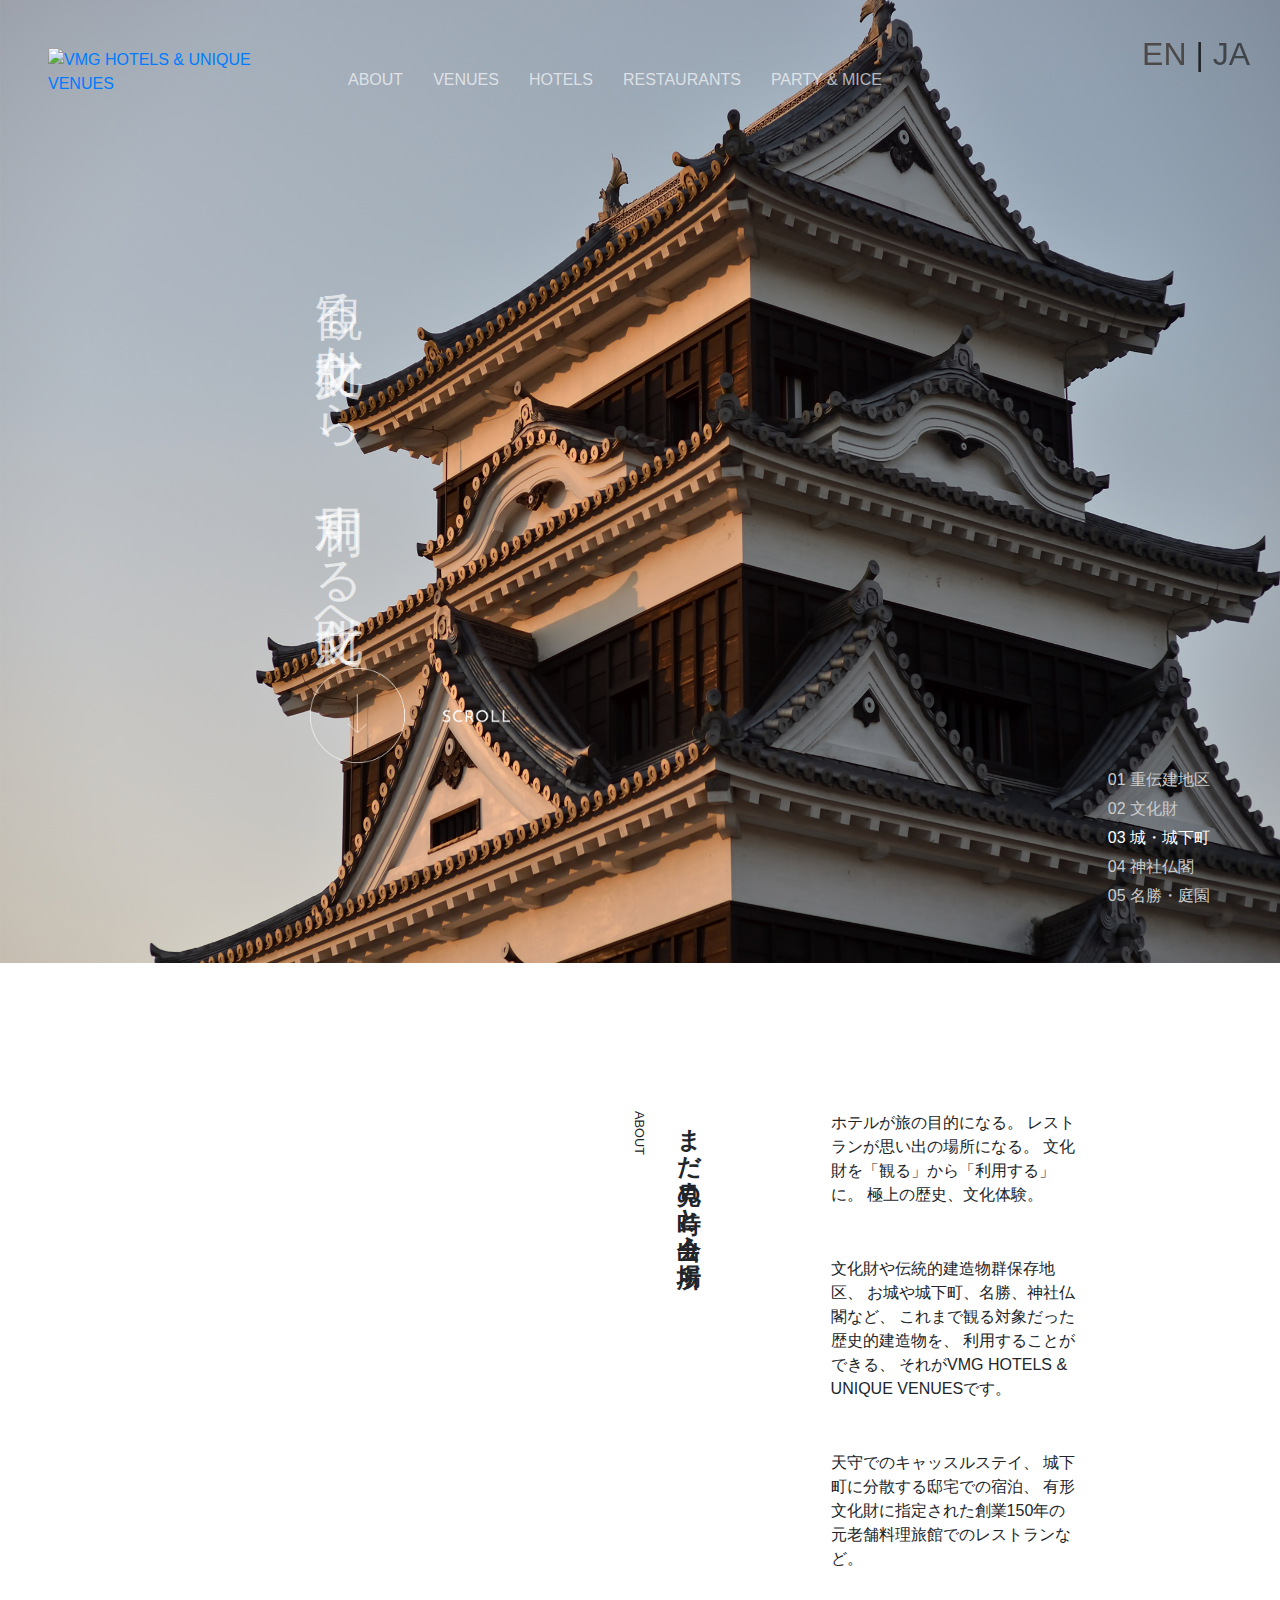
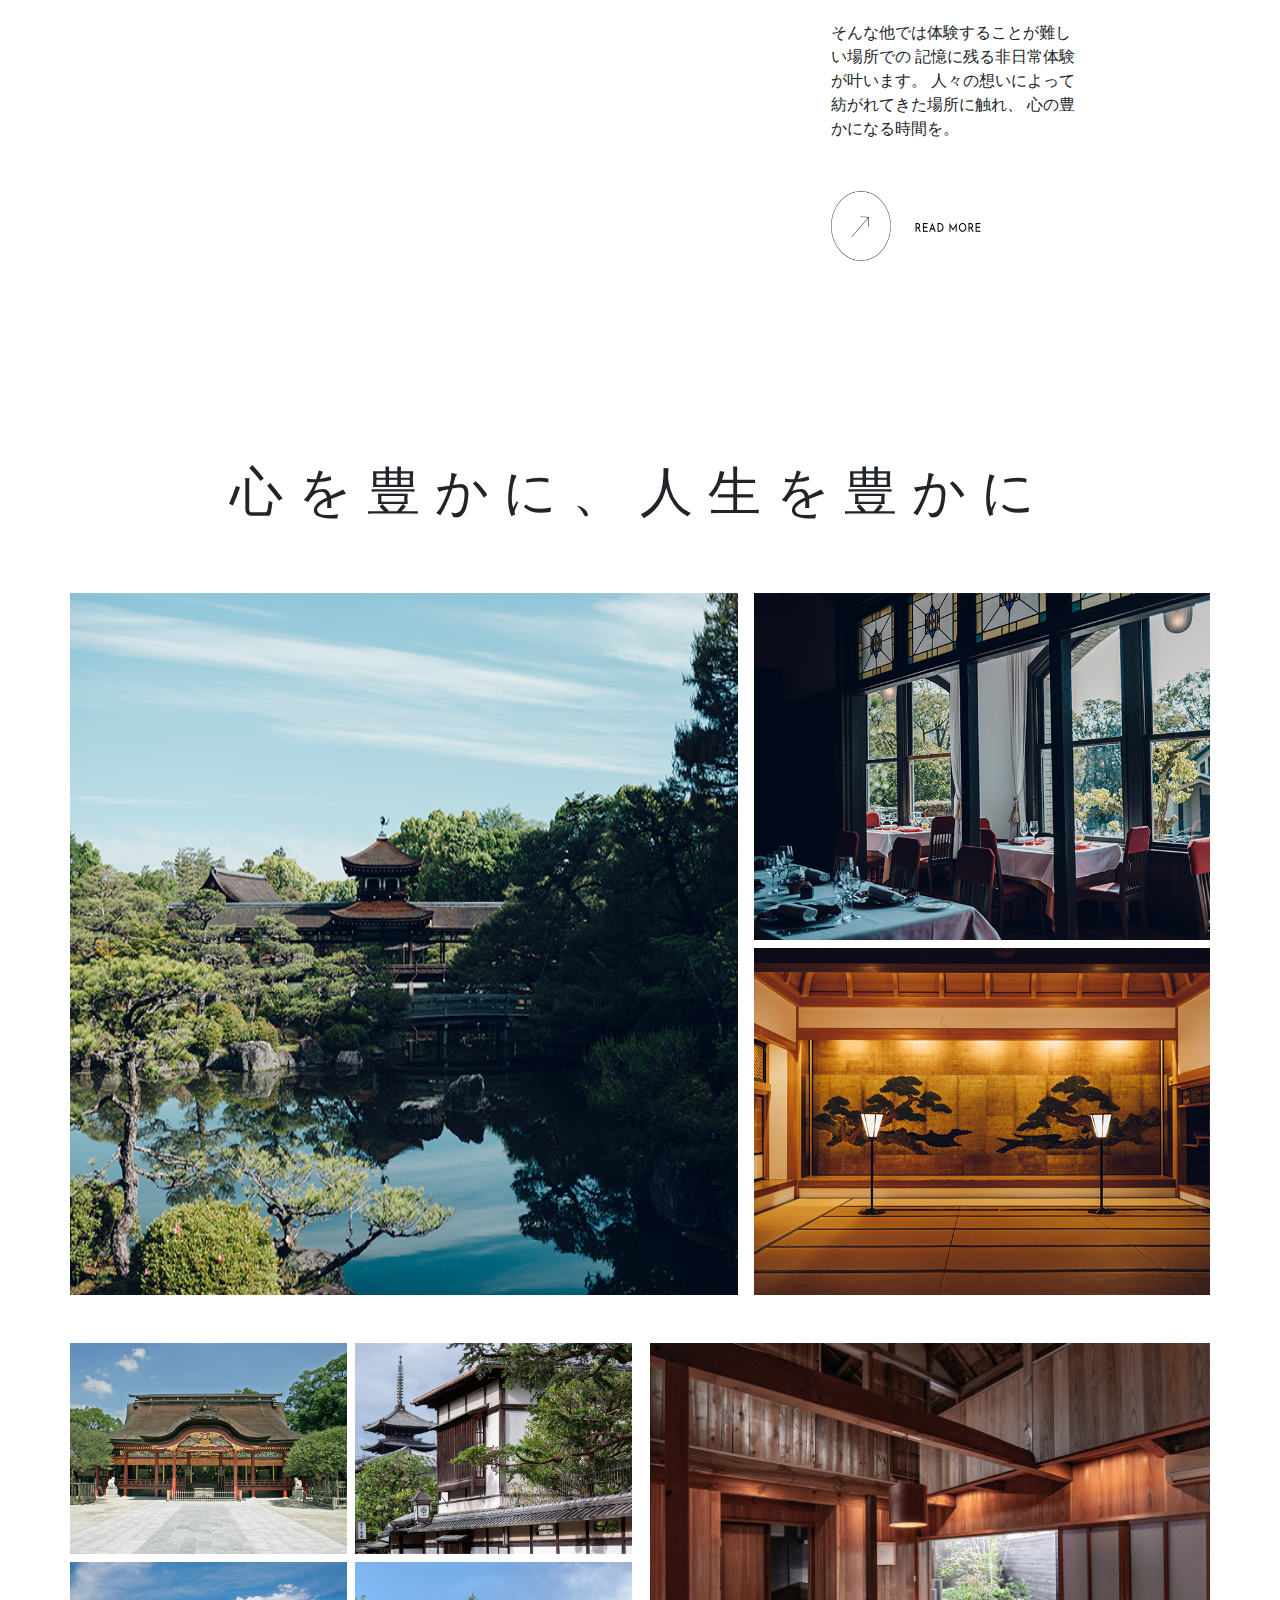
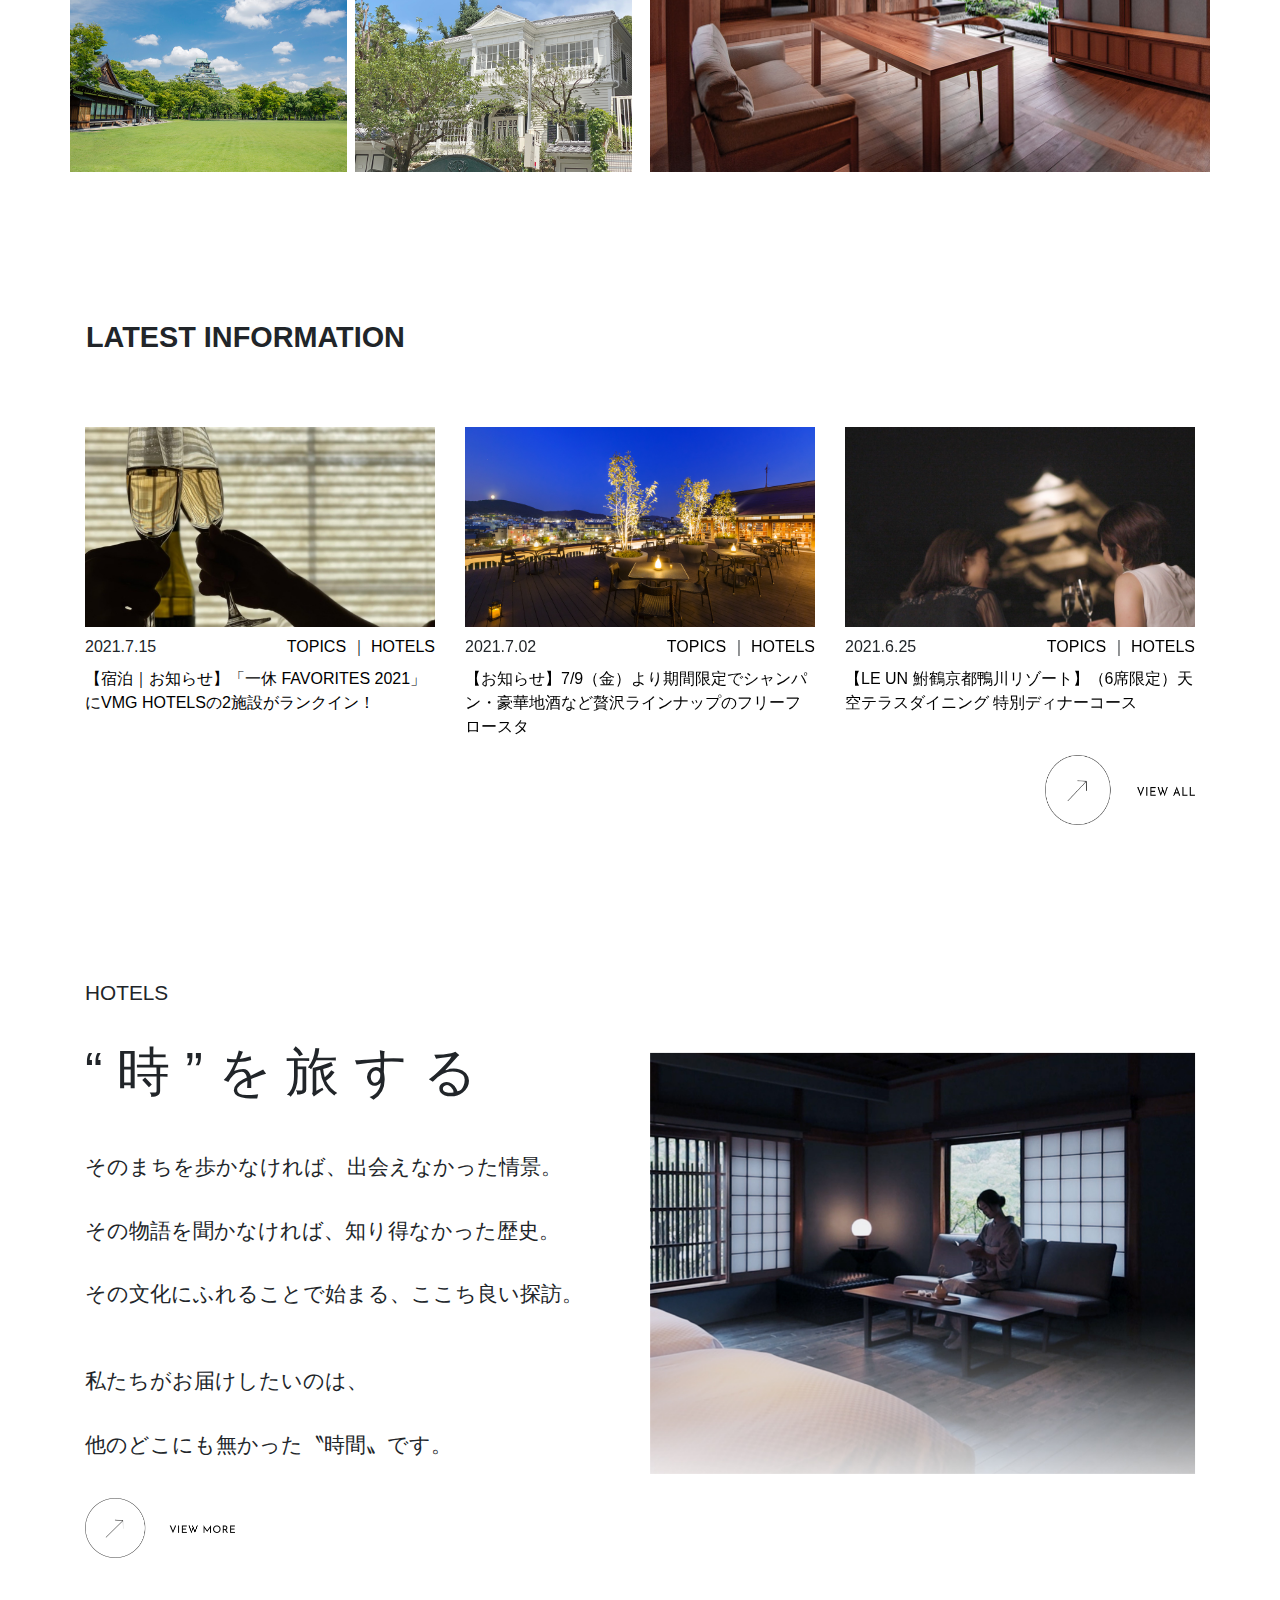
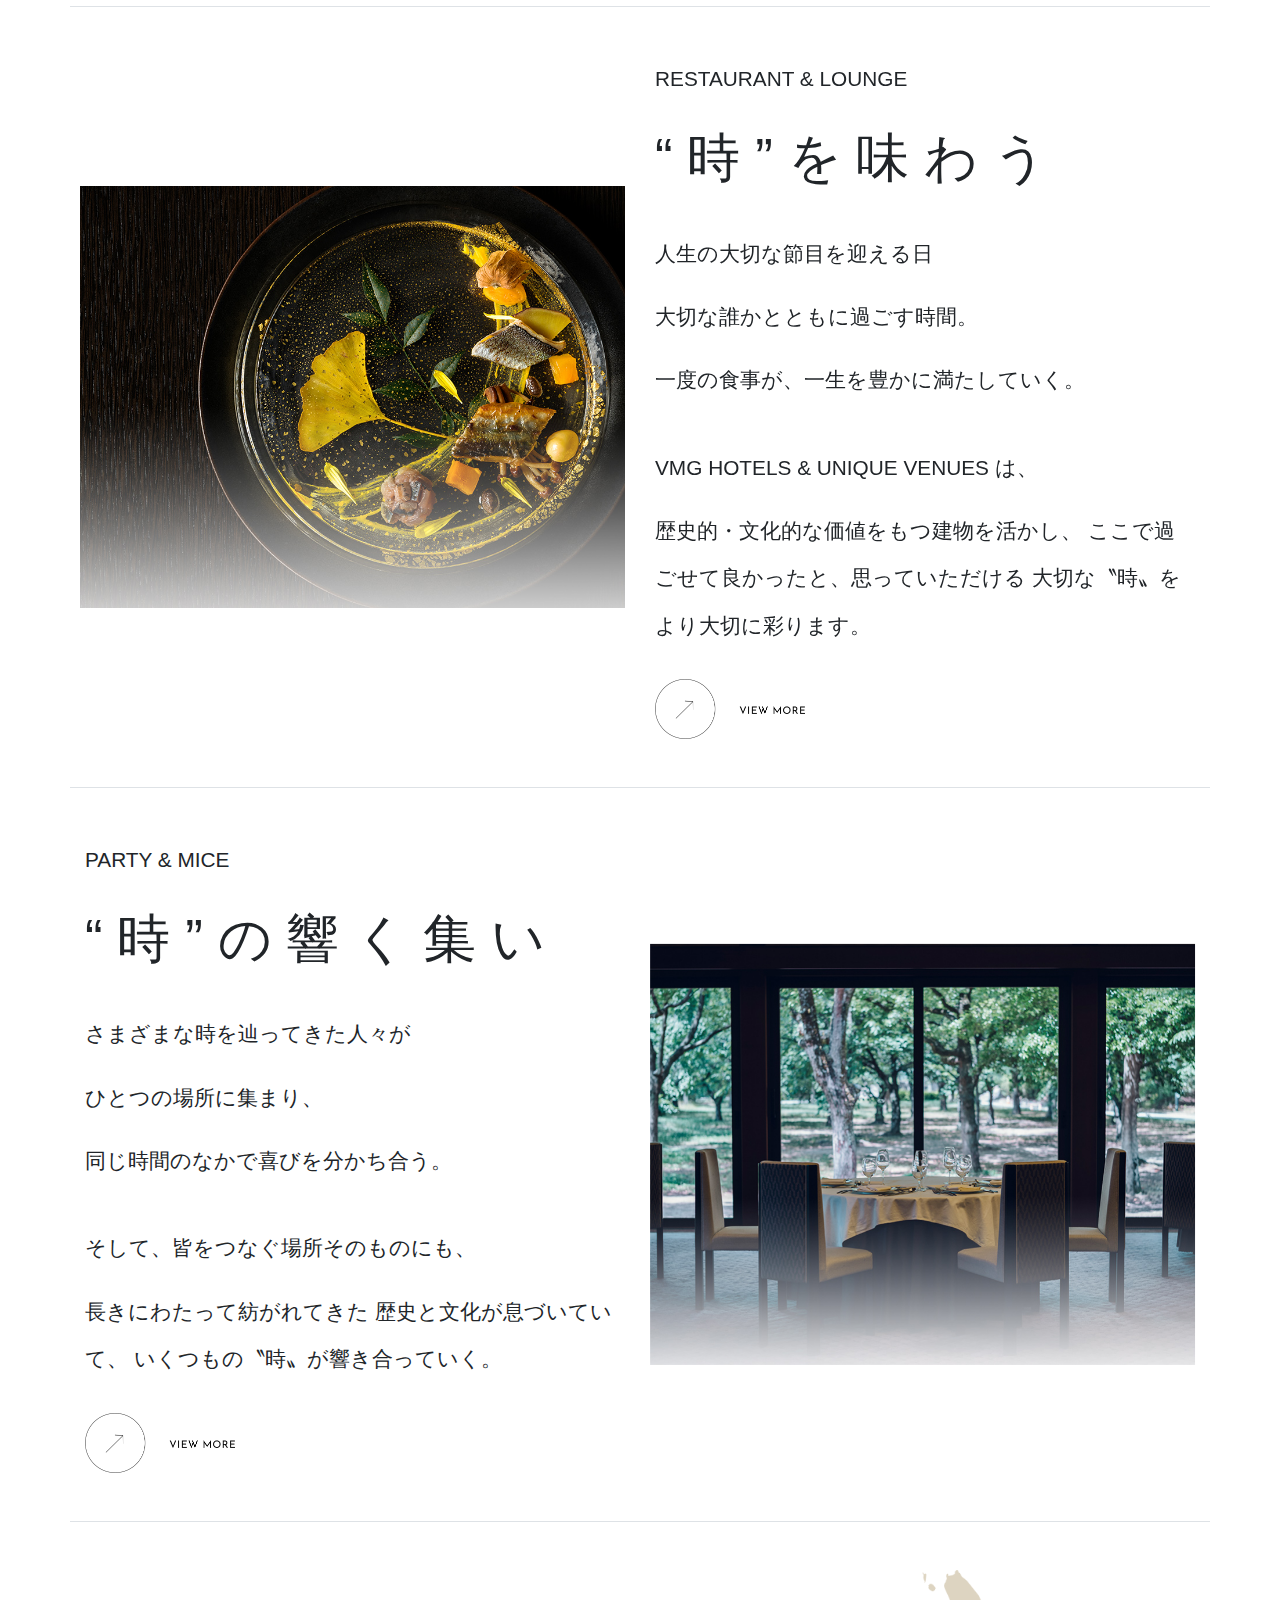
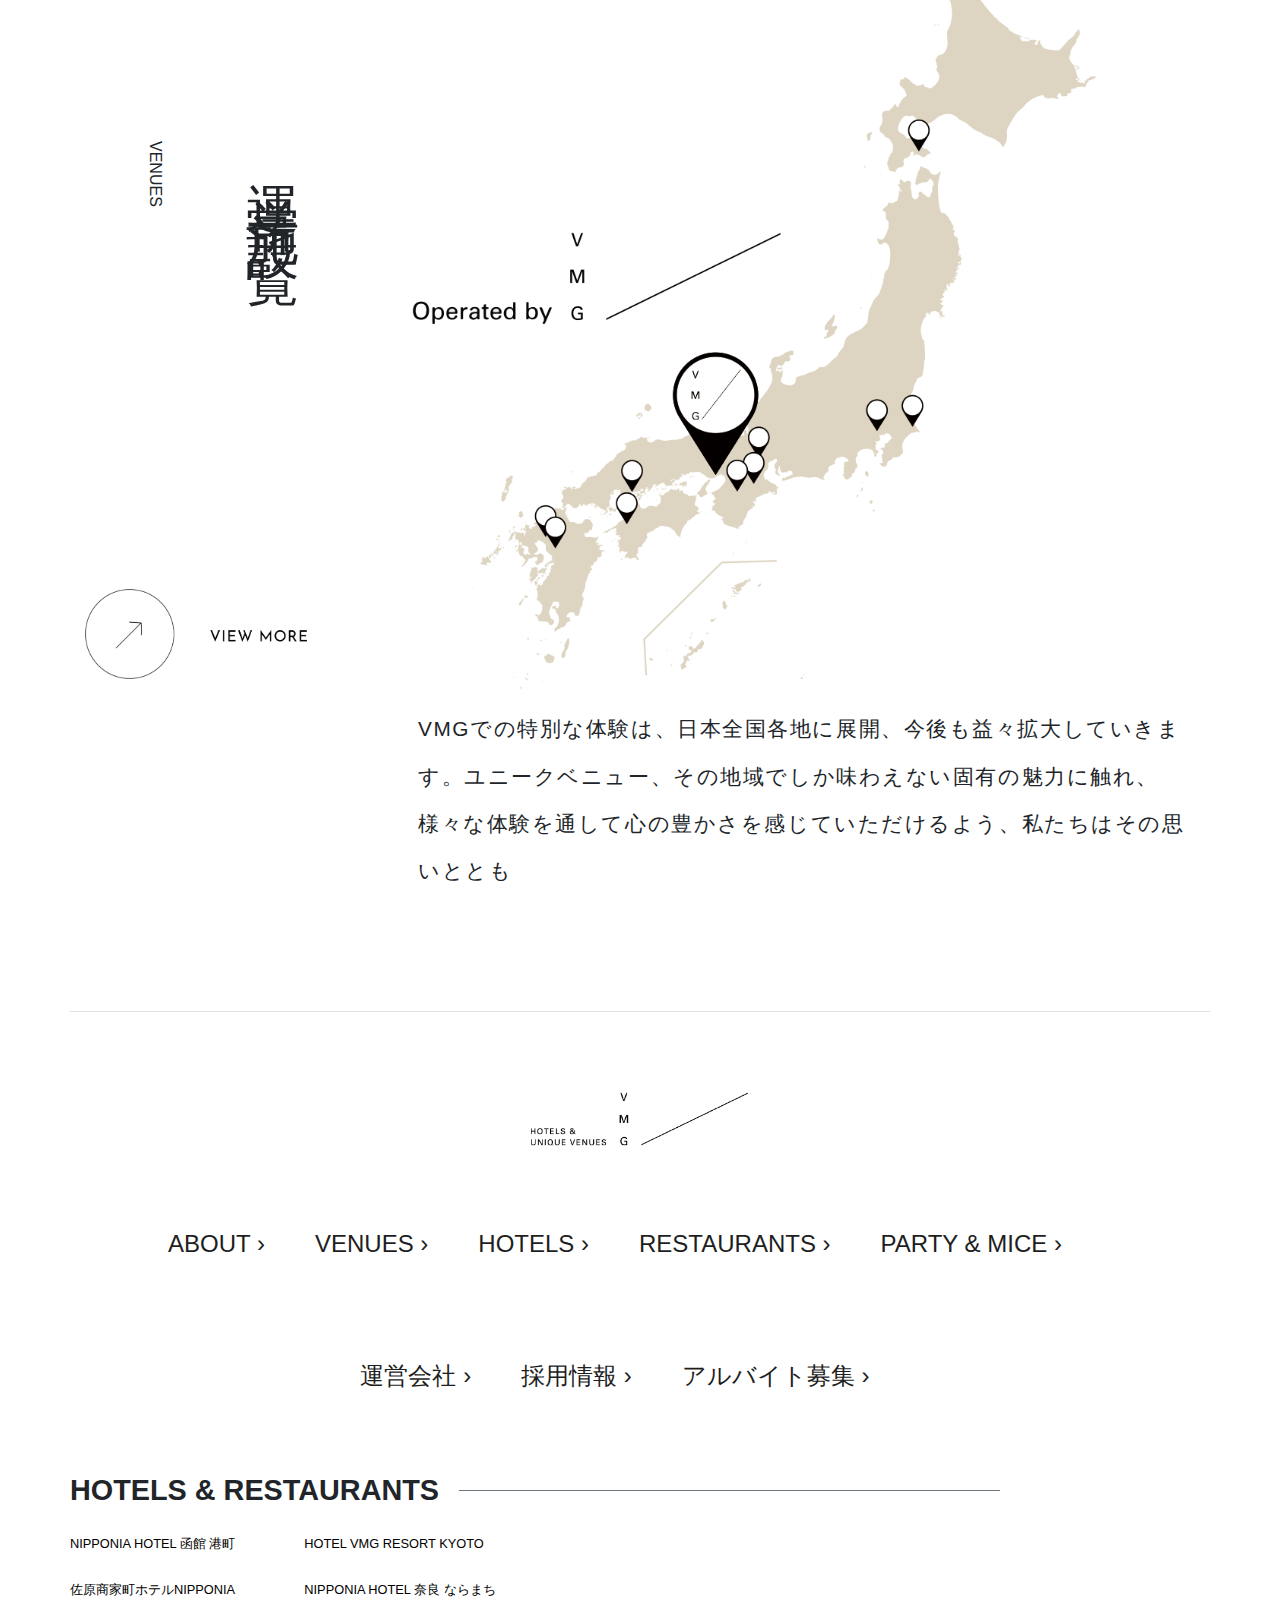
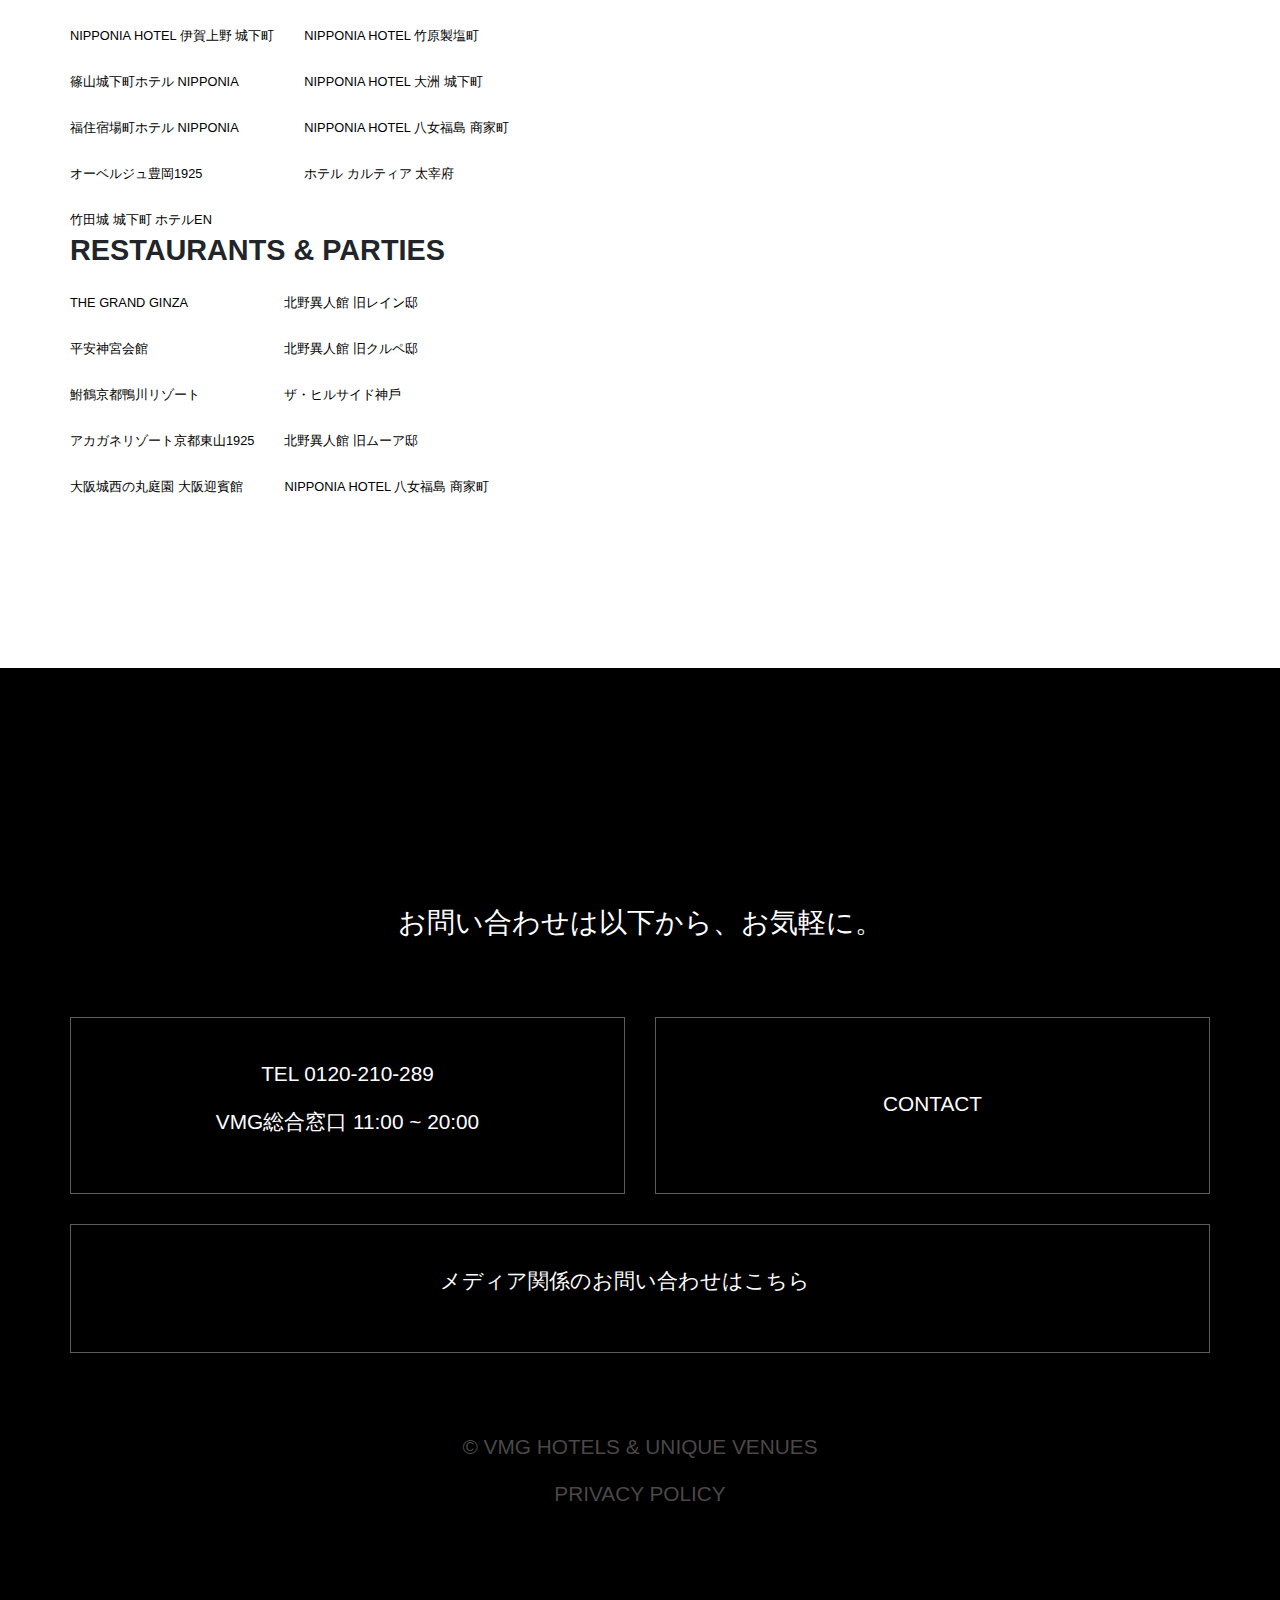
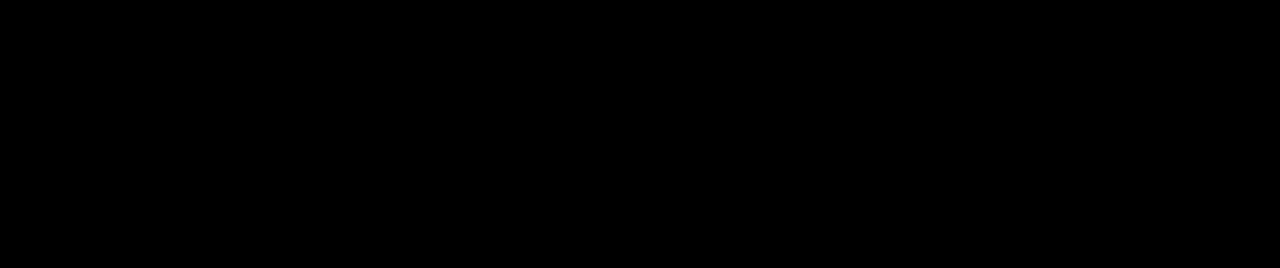
==== index.html @ ef39ac01 "first css" ====
<!doctype html>
<html lang="en">

<head>
    <title>Title</title>
    <!-- Required meta tags -->
    <meta charset="utf-8">
    <meta name="viewport" content="width=device-width, initial-scale=1, shrink-to-fit=no">

    <!-- Bootstrap CSS -->
    <link rel="stylesheet" href="https://stackpath.bootstrapcdn.com/bootstrap/4.3.1/css/bootstrap.min.css"
        integrity="sha384-ggOyR0iXCbMQv3Xipma34MD+dH/1fQ784/j6cY/iJTQUOhcWr7x9JvoRxT2MZw1T" crossorigin="anonymous">
    <link rel="stylesheet" href="https://cdnjs.cloudflare.com/ajax/libs/font-awesome/5.15.3/css/all.min.css"
    integrity="sha512-iBBXm8fW90+nuLcSKlbmrPcLa0OT92xO1BIsZ+ywDWZCvqsWgccV3gFoRBv0z+8dLJgyAHIhR35VZc2oM/gI1w=="
    crossorigin="anonymous" referrerpolicy="no-referrer" />
    <link rel="stylesheet" href="./style.css">
</head>

<body>
    <main>
        <!-- 標題 -->
        <div class="a d-flex flex-column">

            <nav class="d-flex mt-5 ml-5">
                <div class="logo">
                    <a href="">
                        <img src="https://www.vmg.co.jp/img/svg/logo.svg" alt="VMG HOTELS &amp; UNIQUE VENUES">
                    </a>
                </div>
                <div class="nav-menu d-none d-xl-block ml-5  ">
                    
                        <ul class="list-unstyled d-flex justify-content-center ">
                            <li><a href="#">ABOUT</a></li>
                            <li><a href="#">VENUES</a></li>
                            <li><a href="#">HOTELS</a></li>
                            <li><a href="#">RESTAURANTS</a></li>
                            <li><a href="#">PARTY & MICE</a></li>
                        </ul>
                </div>
                <div class="change-lang ml-auto">
                    <p><a  href="#"> EN</a> | <a href="#">
                        <span>JA</span></a>
                        <a href="#">
                        <span><i class="fas fa-bars"></i></span>
                        </a>
                    </p>
                </div>
            </nav>
            <div class="jumbotron-title d-flex justify-content-between align-items-end ">
                <div class="my-title align-self-center d-none d-xl-block">

                    <h3>観る文化財から、利用する文化財へ</h3>


                    <div class="my-img-wrap">
                        <img src="./images/btn_scroll_top.png" alt="">
                    </div>
                </div>
                <div></div>


            </div>
            <div class="jumbotron-right ">
                <div>
                    <p>01 重伝建地区</p>
                    <p>02 文化財</p>
                    <p><span> 03 城・城下町</span></p>
                    <p>04 神社仏閣</p>
                    <p>05 名勝・庭園</p>
                </div>
            </div>

        </div>

        <!-- 五個主題 -->
        <div class="goko d-block d-md-none">
            <div class="right-bottom">
                <p><span style="color:white">01 重伝建地区</span> </p>
                <p>02 文化財</p>
                <p>03 城・城下町</p>
                <p>04 神社仏閣</p>
                <p>05 名勝・庭園</p>
            </div>
        </div>

        <div class="gold d-block d-md-none">
            <div class="gold-bottom">
                <p>01 重伝建地区 </p>
                <p><span style="color:white">02 文化財</span></p>
                <p>03 城・城下町</p>
                <p>04 神社仏閣</p>
                <p>05 名勝・庭園</p>
            </div>
        </div>

        <div class="city d-block d-md-none">
            <div class="city-bottom">
                <p>01 重伝建地区 </p>
                <p>02 文化財</p>
                <p><span style="color:white">03 城・城下町</span></p>
                <p>04 神社仏閣</p>
                <p>05 名勝・庭園</p>
            </div>
        </div>

        <div class="temple d-block d-md-none">
            <div class="temple-bottom">
                <p>01 重伝建地区 </p>
                <p>02 文化財</p>
                <p>03 城・城下町</p>
                <p><span style="color:white">04 神社仏閣</span></p>
                <p>05 名勝・庭園</p>
            </div>
        </div>

        <div class="park d-block d-md-none ">
            <div class="park-bottom">
                <p>01 重伝建地区 </p>
                <p>02 文化財</p>
                <p>03 城・城下町</p>
                <p>04 神社仏閣</p>
                <p><span style="color:white">05 名勝・庭園</span></p>
            </div>
        </div> 

        <!-- ------------第一部分 readmore -->
        <div class="container-fluid  ">
            <div class="row  mt-5 mr-3 pt-10 "  style="
            justify-content: center;">
                <div class="iframes mt-5  ">
                    <iframe width="560" height="315" src="https://www.youtube.com/embed/n5N7iK4ZhoA" title="YouTube video player" frameborder="0" allow="accelerometer; autoplay; clipboard-write; encrypted-media; gyroscope; picture-in-picture" allowfullscreen></iframe>
                </div>

                
                <div class="info-title ">
                    <p class="fw-bold lh-lg d-none d-lg-block">まだ見ぬ時と出会う場所</p>
                    <h5 class="fst-italic d-none d-lg-block">ABOUT</h5>
                </div>
                <div class="zzz  d-block d-sm-none">
                    <p class="">まだ見ぬ時と出会う場所</p>
                </div>
                <div class="info-p ">
                    <p>ホテルが旅の目的になる。 レストランが思い出の場所になる。 文化財を「観る」から「利用する」に。 極上の歴史、文化体験。</p>

                    <p>文化財や伝統的建造物群保存地区、 お城や城下町、名勝、神社仏閣など、 これまで観る対象だった歴史的建造物を、 利用することができる、 それがVMG HOTELS & UNIQUE VENUESです。</p>

                    <p>天守でのキャッスルステイ、 城下町に分散する邸宅での宿泊、 有形文化財に指定された創業150年の 元老舗料理旅館でのレストランなど。</p>
                    <p>そんな他では体験することが難しい場所での 記憶に残る非日常体験が叶います。 人々の想いによって紡がれてきた場所に触れ、 心の豊かになる時間を。

                    </p>
                    <div><a href="#">
                    <a>    
                        <img src="./images/btn_readmore.png" alt=""></div>
                    </a>
                    
                    </div>
                </div>
            </div>
        </div>
        <!-- 圖片區 -->
        <div class="container">
            <div class="row mt-5 pt-10">
                
                <h3 class="mx-auto mb-5 pic-t">心を豊かに、人生を豊かに</h3>
                
                 
            </div>
        </div>
        <div class="container ">
            <div class="row">
                
                    <div class="view1 pr-3 ">
                        <img src="./images/venue_01.jpg" alt="">

                    </div>
                    <div class="view2 "> 
                        <div>
                            <img class="mb-2" src="./images/venue_02.jpg" alt="">
                        </div>
                        <div>
                            <img src="./images/venue_03.jpg" alt="">
                        </div>
                    </div>
            </div>

            <div class="row pt-5">
                <div class="view-3">
                    <div class="d-flex">
                        <div class="mr-2 pb-2">
                            <img src="./images/venue_04.jpg" alt="">
                        </div>
                        <div class="pr-2">
                            <img src="./images/venue_05.jpg" alt="">
                        </div>
                    </div>

                    <div class="d-flex" >
                        <div class="pr-2">
                            <img src="./images/venue_06.jpg" alt="">
                        </div>
                        <div class="pr-2">
                            <img src="./images/venue_07.jpg" alt="">
                        </div>
                    </div>
                   
                   
                </div>
                <div class="view-4 ">
                    <img src="./images/venue_08.jpg" alt="">
                </div>
            </div>
        </div>

        <!-- 卡片區 -->
        <div class="container mt-5 mb-5 pt-10 pb-3">
            <div class="row">
                <h6 class="ml-3 font-weight-bold " style="font-size: 1.8rem;">LATEST INFORMATION</h6>
            </div>
        </div>
        
        <div class="container mt-5 pb-5 mb-5 ">
            <div class="row ">
                <div class="my-card col-lg-4 col-12">
                    <div class="mycard-img-wrap">
                        <a href="">
                            <img src="./images/62d5ffe0a11dfc8988354929f9fafac3.jpg" alt="">
                        </a>    
                    </div>
                    <div class="mt-2">
                        <div class="d-flex">
                            <div>
                                2021.7.15
                            </div>
                            <div class="ml-auto">
                                <a href="">TOPICS</a> ｜ <a href="">HOTELS</a> 
                            </div>
                        </div>
                        <p class="mt-2"><a href="">【宿泊｜お知らせ】「一休 FAVORITES 2021」にVMG HOTELSの2施設がランクイン！</a></p>
                    </div> 
                </div>

                <div class="my-card col-lg-4 col-12 ">
                    <div class="mycard-img-wrap">
                        <a href="">
                            <img src="./images/3e3bfb9ca3ad225a687295d4909cc9f1.jpg" alt="">
                        </a>    
                    </div>
                    <div class="mt-2">
                        <div class="d-flex">
                            <div>
                                2021.7.02
                            </div>
                            <div class="ml-auto">
                                <a href="">TOPICS</a> ｜ <a href="">HOTELS</a>
                            </div>
                        </div>
                        <p class="mt-2"><a href="">【お知らせ】7/9（金）より期間限定でシャンパン・豪華地酒など贅沢ラインナップのフリーフロースタ</a></p>
                    </div> 
                </div>

                <div class="my-card col-lg-4 col-12  ">
                    <div class="mycard-img-wrap">
                        <a href="">
                            <img src="./images/607df7af0230693ad3dcba279514c57a.jpg" alt="">
                        </a>    
                    </div>
                    <div class="mt-2">
                        <div class="d-flex">
                            <div>
                                2021.6.25
                            </div>
                            <div class="ml-auto">
                                <a href="">TOPICS</a> ｜ <a href="">HOTELS</a>
                            </div>
                        </div>
                            
                        <p class="mt-2"><a href=""> 【LE UN 鮒鶴京都鴨川リゾート】（6席限定）天空テラスダイニング 特別ディナーコース</a></p>
                    </div> 
                </div>
            </div>
            <div class="my-view-all">
                <a href="">
                    <img src="./images/btn_viewall.png" alt="">
                </a>
            </div>
        </div>
        <!-- ------------------hotel -->
        <div class="container mb-5 d-none d-lg-block border-bottom pb-5 mt-5 pt-5">
            <div class="row ">
                <div class="hotel-time col-lg-6 col-12">
                    <p>HOTELS</p>
                    <h2>
                        “時”を旅する
                    </h2>
                    <br>
                    <p>そのまちを歩かなければ、出会えなかった情景。</p>
                    <p>その物語を聞かなければ、知り得なかった歴史。</p>
                    <p>その文化にふれることで始まる、ここち良い探訪。</p>
                    <br>
                    
                    <p>私たちがお届けしたいのは、</p>
                    <p>他のどこにも無かった〝時間〟です。</p>
                    <div class="hotel-time-btn">
                        <a href="">
                            <img src="./images/btn_viewmore_top.png" alt="">
                        </a>
                        
                    </div>
                </div>
                <div class="hotel-time-img col-lg-6 col-12">
                    <img src="./images/ph_hotels.jpg" alt="">
                </div>
            </div>
        </div>
        <!-- 小畫面 反過來 -->
        <div class="container mb-5 d-lg-none d-block border-bottom pb-5">
            <div class="row ">
                <div class="hotel-time-img col-lg-6 col-12">
                    <img src="./images/ph_hotels.jpg" alt="">
                </div>
                <div class="hotel-time col-lg-6 col-12">
                    <p>HOTELS</p>
                    <h2>
                        “時”を旅する
                    </h2>
                    <br>
                    <p>そのまちを歩かなければ、出会えなかった情景。</p>
                    <p>その物語を聞かなければ、知り得なかった歴史。</p>
                    <p>その文化にふれることで始まる、ここち良い探訪。</p>
                    <br>
                    
                    <p>私たちがお届けしたいのは、</p>
                    <p>他のどこにも無かった〝時間〟です。</p>
                    <div class="hotel-time-btn">
                        <a href="">
                            <img src="./images/btn_viewmore_top.png" alt="">
                        </a>
                        
                    </div>
                </div>
               
            </div>
        </div>



        <!-- -----------res----------- -->

        <div class="container mb-5 border-bottom pb-5" >
            <div class="row ">
                <div class="hotel-time order1 col-lg-6 col-12">
                    <p>RESTAURANT & LOUNGE</p>
                    <h2>
                        “時”を味わう
                    </h2>
                    <br>
                    <p>人生の大切な節目を迎える日</p>
                    <p>大切な誰かとともに過ごす時間。</p>
                    <p>一度の食事が、一生を豊かに満たしていく。</p>
                    <br>
                    
                    <p>VMG HOTELS & UNIQUE VENUES は、</p>
                    <p>歴史的・文化的な価値をもつ建物を活かし、
                        ここで過ごせて良かったと、思っていただける
                        大切な〝時〟をより大切に彩ります。</p>
                    <div class="hotel-time-btn order2 -3">
                        <a href="">
                            <img src="./images/btn_viewmore_top.png" alt="">
                        </a>
                        
                    </div>
                </div>
                <div class="hotel-time-img  col-lg-6 col-12">
                    <img src="./images/ph_res.jpg" alt="">
                </div>
            </div>
        </div>
        <!------------------party -->
        <div class="container mb-5  d-none d-lg-block border-bottom pb-5">
            <div class="row flex-wrap">
                <div class="hotel-time col-lg-6 col-12">
                    <p>PARTY & MICE</p>
                    <h2>
                        “時”の響く集い
                    </h2>
                    <br>
                    <p>さまざまな時を辿ってきた人々が</p>
                    <p>ひとつの場所に集まり、</p>
                    <p>同じ時間のなかで喜びを分かち合う。</p>
                    <br>
                    
                    <p>そして、皆をつなぐ場所そのものにも、</p>
                    <p>長きにわたって紡がれてきた
                        歴史と文化が息づいていて、
                        いくつもの〝時〟が響き合っていく。
                        
                        </p>
                    <div class="hotel-time-btn">
                        <a href="">
                            <img src="./images/btn_viewmore_top.png" alt="">
                        </a>
                        
                    </div>
                </div>
                <div class="hotel-time-img col-lg-6 col-12">
                    <img src="./images/ph_party.jpg" alt="">
                </div>
            </div>
        </div>
        <!-- 小畫面反過來 -->
        <div class="container mb-5  d-lg-none d-block border-bottom pb-5">
            <div class="row flex-wrap">
                <div class="hotel-time-img col-lg-6 col-12">
                    <img src="./images/ph_party.jpg" alt="">
                </div>
                <div class="hotel-time col-lg-6 col-12">
                    <p>PARTY & MICE</p>
                    <h2>
                        “時”の響く集い
                    </h2>
                    <br>
                    <p>さまざまな時を辿ってきた人々が</p>
                    <p>ひとつの場所に集まり、</p>
                    <p>同じ時間のなかで喜びを分かち合う。</p>
                    <br>
                    
                    <p>そして、皆をつなぐ場所そのものにも、</p>
                    <p>長きにわたって紡がれてきた
                        歴史と文化が息づいていて、
                        いくつもの〝時〟が響き合っていく。
                        
                        </p>
                    <div class="hotel-time-btn">
                        <a href="">
                            <img src="./images/btn_viewmore_top.png" alt="">
                        </a>
                        
                    </div>
                </div>
                
            </div>
        </div>
        <!-- 地圖區 -->
        <div class="container d-lg-block d-none border-bottom pb-10">
            <div class="row">
                <div class=" map-text  d-flex flex-column ">
                    <div class="text-map-h vertical">
                        
                        <h3>運営施設一覧</h3>
                        <p>VENUES</p>
                    </div>
                    
                </div>
                <div class="map ">
                    <img src="./images/map.png" alt="">
                </div>
            </div>
            <div class="d-flex">
                <div class="w-30">
                    <a href="">
                        <img src="./images/btn_viewmore_top.png" alt="">
                    </a>
                </div>
                <div class="w-60 ml-auto mt-3">
                    <p>VMGでの特別な体験は、日本全国各地に展開、今後も益々拡大していきます。ユニークベニュー、その地域でしか味わえない固有の魅力に触れ、様々な体験を通して心の豊かさを感じていただけるよう、私たちはその思いととも</p>
                </div>
            </div>
            
        </div>
        <!-- 手機地圖 -->
        <div class="container d-block d-lg-none border-bottom pb-10">
            <div class="row">
                
                <div class="map  w-100">
                    <img class="w-100" src="./images/map.png" alt="">
                </div>

            </div>
            <div>
                <p class="mt-3">VENUES</p>
                <h2 class="mb-5">運営施設一覧</h2>
                <p>VMGでの特別な体験は、日本全国各地に展開、今後も益々拡大していきます。ユニークベニュー、その地域でしか味わえない固有の魅力に触れ、様々な体験を通して心の豊かさを感じていただけるよう、私たちはその思いととも</p>
            </div>
        </div>
        <!-- under-about -->
        <div class="container">
            <div class="d-flex flex-column align-items-center my-under">
                <div class="under-logo">
                    <a href="">
                        <img src="./images/logo_b.png" alt="">
                    </a>
                </div>
                <div>
                    <ul class="list-unstyled d-flex justify-content-center flex-wrap ">
                        <li ><a href="#">ABOUT ›</a></li>
                        <li ><a href="#">VENUES ›</a></li>
                        <li ><a href="#">HOTELS ›</a></li>
                        <li ><a href="#">RESTAURANTS ›</a></li>
                        <li ><a href="#">PARTY & MICE ›</a></li>
                    </ul>
                </div>
                <div>
                    <ul class="list-unstyled d-flex justify-content-center ">
                        <li><a href="#">運営会社 ›</a></li>
                        <li><a href="#">採用情報 ›</a></li>
                        <li><a href="#">アルバイト募集 ›</a></li>
                    </ul>
                </div>
            </div>
        </div>
        
        <!-- 贊助商 -->
        <div class="container border-top border-secondary mb-10 d-none d-lg-block">
            <div class="row ">
                <div class="mr-10 ">
                    <div class="Sponsors d-flex  ">
                    <span>HOTELS & RESTAURANTS</span>
                    </div>
                    <div class="d-flex Sponsors-a-style">
                        <div>
                            <ul class="list-unstyled">
                                <li><a href="">NIPPONIA HOTEL 函館 港町</a></li>
                                <li><a href="">佐原商家町ホテルNIPPONIA</a></li>
                                <li><a href="">NIPPONIA HOTEL 伊賀上野 城下町</a></li>
                                <li><a href="">篠⼭城下町ホテル NIPPONIA</a></li>
                                <li><a href="">福住宿場町ホテル NIPPONIA</a></li>
                                <li><a href="">オーベルジュ豊岡1925</a></li>
                                <li><a href="">竹田城 城下町 ホテルEN</a></li>
                            </ul>                        
                        </div>
                        <div>
                            <ul class="list-unstyled">
                                <li><a href="">HOTEL VMG RESORT KYOTO</a></li>
                                <li><a href="">NIPPONIA HOTEL 奈良 ならまち</a></li>
                                <li><a href="">NIPPONIA HOTEL 竹原製塩町</a></li>
                                <li><a href="">NIPPONIA HOTEL 大洲 城下町</a></li>
                                <li><a href="">NIPPONIA HOTEL 八女福島 商家町</a></li>
                                <li><a href="">ホテル カルティア 太宰府</a></li>
                            </ul>               
                        </div>
                    </div>
                    
                </div>
                <div class="space ml-1"></div>
                <div class="mr-3">
                    <div class="Sponsors d-flex ">
                    <span>RESTAURANTS & PARTIES</span>
                    </div>
                    <div class="d-flex Sponsors-a-style">
                        <div >
                            <ul class="list-unstyled">
                                <li><a href="">THE GRAND GINZA</a></li>
                                <li><a href="">平安神宮会館</a></li>
                                <li><a href="">鮒鶴京都鴨川リゾート</a></li>
                                <li><a href="">アカガネリゾート京都東山1925</a></li>
                                <li><a href="">大阪城西の丸庭園 大阪迎賓館</a></li>
                            </ul>                        
                        </div>
                        <div>
                            <ul class="list-unstyled">
                                <li><a href="">
                                    北野異人館 旧レイン邸</a></li>
                                <li><a href="">
                                    北野異人館 旧クルペ邸</a></li>
                                <li><a href="">
                                    ザ・ヒルサイド神⼾</a></li>
                                <li><a href="">
                                    北野異人館 旧ムーア邸    </a></li>
                                <li><a href="">NIPPONIA HOTEL 八女福島 商家町</a></li>
                                
                            </ul>               
                        </div>
                    </div>
                    
            </div>
            </div>
        </div>
        
    </main>
    <!----footer -------->

    <section class="m-20 pt-5">
        <div class="container m-20">
            <div class="row justify-content-center">
                <div style="color: white; width: 100%;" >
                    <div class="section-pd0">
                        <h3>お問い合わせは以下から、お気軽に。</h3>
                    </div>
                    <div class="d-flex">
                        <div  class="section-pd w-50 mr-15">
                            <p ><a href="">TEL 0120-210-289</a> </p> 
                            <p > <a href="">VMG総合窓口 11:00 ~ 20:00</a> </p>
                        </div>
                        <div class="section-pd w-50">
                            <div class="sm-100">
                                <p>
                                    <a href="">
                                        <span >CONTACT</span>
                                        <i class="fas fa-arrow-right"></i>
                                    </a>
                                </p>
                            </div>
                            
                            
                        </div>
                    </div>
                    <div class="section-pd">
                        <p> 
                            <a href="">
                                <span class="mr-15"> 
                                    メディア関係のお問い合わせはこちら 
                                </span>
                                <i class="fas fa-arrow-right"></i>
                            </a>    
                        </p>
                    </div>
                </div>
                <div class="text-center pt-5" style="color: rgba(87, 83, 83, 0.884);">
                    <p>© VMG HOTELS & UNIQUE VENUES</p>
                    <p>PRIVACY POLICY</p>
                </div>
            </div>
        </div>
    </section>
    <!-- ---------置底標題 -->
    <div class="bot-menu-p  d-flex d-block d-lg-none " >
        <div class="d-flex bot-menu justify-content-between mx-auto align-items-center">
            <div class="bot-menu-border col-4 ">
                <a href="">
                    <h3>HOTELS</h3>
                </a>
            </div>
            <div class=" bot-menu-border col-4">
                <a href="">
                    <h3>FOOD</h3>
                </a>
            </div>
            <div class=" bot-menu-border1 col-4 ">
                <a href="#">
                    <h3 >PARTY</h3>
                </a>
                
            </div>
        </div>
    </div>




    <!-- Optional JavaScript -->
    <!-- jQuery first, then Popper.js, then Bootstrap JS -->
    <script src="https://code.jquery.com/jquery-3.3.1.slim.min.js"
        integrity="sha384-q8i/X+965DzO0rT7abK41JStQIAqVgRVzpbzo5smXKp4YfRvH+8abtTE1Pi6jizo"
        crossorigin="anonymous"></script>
    <script src="https://cdnjs.cloudflare.com/ajax/libs/popper.js/1.14.7/umd/popper.min.js"
        integrity="sha384-UO2eT0CpHqdSJQ6hJty5KVphtPhzWj9WO1clHTMGa3JDZwrnQq4sF86dIHNDz0W1"
        crossorigin="anonymous"></script>
    <script src="https://stackpath.bootstrapcdn.com/bootstrap/4.3.1/js/bootstrap.min.js"
        integrity="sha384-JjSmVgyd0p3pXB1rRibZUAYoIIy6OrQ6VrjIEaFf/nJGzIxFDsf4x0xIM+B07jRM"
        crossorigin="anonymous"></script>
</body>

</html>
---- style.css ----
*{
    box-sizing: border-box;
}

/* -------------標題----------------- */
.a {
    background: url(./images/slide_03.jpg) no-repeat;
    object-fit: cover;
    background-size: 100% 100%;
    width: 100%;
    /* height: 100%; */
    /* padding-top: 40px;
    padding-left: 40px; */
    /* position: relative; */
}

.logo {
    width: 222px;
    height: 53px;
    /* padding: 50px; */
    margin-right: 30px;
}

/* .logo img{
        width: 100%;
        height: 100%;
        object-fit: cover;
        color: #1e1e1e00;
    } */
.nav-menu a {
    font-size: 1rem;
    color: rgba(255, 255, 255, 0.664);
    margin-right: 30px;
    text-decoration: none;
    padding-bottom: 5px;
}

.nav-menu a:hover {
    border-bottom: 1px solid rgb(250, 250, 250);
}

.nav-menu li {
    margin-top: 20px;
}

.change-lang {
    margin-right: 30px;
    position: fixed;
    top: 30px;
    right: 0%;
}

.change-lang a {
    color: rgb(77, 73, 73);
    text-decoration: none;
    /* margin-right: 5px; */
}
.change-lang a:hover{
    color: black;
    text-decoration: black;
}
.change-lang span:hover{
    color: black;
    text-decoration: black;
}
.change-lang p{
    font-size: 2rem;
    
}

.change-lang span {
    color: rgba(36, 35, 35, 0.705);
}


.my-title h3{
    height: 400px;
    font-size: 3rem;
    line-height: 1.6;
    writing-mode: vertical-rl;
    text-orientation: mixed;
    color: rgba(255, 255, 255, 0.671);
    margin-top: 150px;
    margin-left: 300px;
}

.my-img-wrap {
    width: 200px;
    height: 100px;
    margin-top: 10px;
    margin-left: 250px;

}

.my-img-wrap img {
    width: 100%;
    margin-left: 60px;

}
/* -----------第一部分 readmore------------- */
.jumbotron-right {
    display: flex;
    justify-content: flex-end;
    margin-bottom: 50px;
    margin-right: 50px;
}

.jumbotron-right p {
    color: #ccc;
    margin-bottom: 5px;
    margin-right: 20px;
    font-size: 1rem;
}

.jumbotron-right span {
    color: white;
}

/* ---------------------------------------------- */
.goko {
    
    background: url(./images/slide_01.jpg) no-repeat;
    background-size: 100% 100%;
    object-fit: cover;
    width: 100%;
    height: 300px;
    position: relative;
}

/* @media only screen and (max-width: 600px) {
    header {
        height: 1000vh;
    }
} */
.right-bottom{
    position: absolute;
    bottom: 0;
    right: 0%;
    margin-bottom: 50px;
    margin-right: 50px;
}
.right-bottom p {
    color: #ccc;
    margin-bottom: 5px;
    margin-right: 20px;
    font-size: 1rem;
}

.gold {
    
    background: url(./images/slide_02.jpg) no-repeat;
    background-size: 100% 100%;
    object-fit: cover;
    width: 100%;
    height: 300px;
    position: relative;
}
.gold-bottom{
    position: absolute;
    bottom: 0;
    right: 0%;
    margin-bottom: 50px;
    margin-right: 50px;
}
.gold-bottom p {
    color: #ccc;
    margin-bottom: 5px;
    margin-right: 20px;
    font-size: 1rem;
}

.city {
    
    background: url(./images/slide_03.jpg) no-repeat;
    background-size: 100% 100%;
    object-fit: cover;
    width: 100%;
    height: 300px;
    position: relative;
}
.city-bottom{
    position: absolute;
    bottom: 0;
    right: 0%;
    margin-bottom: 50px;
    margin-right: 50px;
}
.city-bottom p {
    color: #ccc;
    margin-bottom: 5px;
    margin-right: 20px;
    font-size: 1rem;
}

.temple {
    
    background: url(./images/slide_04.jpg) no-repeat;
    background-size: 100% 100%;
    object-fit: cover;
    width: 100%;
    height: 300px;
    position: relative;
}
.temple-bottom{
    position: absolute;
    bottom: 0;
    right: 0%;
    margin-bottom: 50px;
    margin-right: 50px;
}
.temple-bottom p {
    color: #ccc;
    margin-bottom: 5px;
    margin-right: 20px;
    font-size: 1rem;
}

.park {
    
    background: url(./images/slide_05.jpg) no-repeat;
    background-size: 100% 100%;
    object-fit: cover;
    width: 100%;
    height: 300px;
    position: relative;
}
.park-bottom{
    position: absolute;
    bottom: 0;
    right: 0%;
    margin-bottom: 50px;
    margin-right: 50px;
}
.park-bottom p {
    color: #ccc;
    margin-bottom: 5px;
    margin-right: 20px;
    font-size: 1rem;
}

.iframes{
    width: 30%;
    margin-right: 05%;
}
.iframes iframe{
    width: 100%;
    align-self: center;
}
.info-title{
    width: 10%;
    writing-mode: vertical-rl;
    text-orientation: mixed;
    font-size: 1rem;
    margin-right: 100px;
}
.info-title h5{
    font-size: .8rem;
    font-weight: 200;
}
.info-title p{
    font-size: 1.5rem;
    font-weight: bold;
}
.info-p{
    width: 20%;
}
.info-p p{
    margin-bottom: 50px;
}
.info-p div{
    width: 150px;
    height: 100px;
}
.info-p img {
    width: 100%;
    height: 70%;
}
.rwd-wrap{
    display: flex;
    flex-wrap: wrap;
}



/* ------------------------------圖片區----------------  */
.pic-t{
    font-size: 3.3rem;
    line-height: 2;
    letter-spacing: .28em;

    margin-bottom: 18px;
}
.view1{
    width: 60%;
    padding-right: 10px;
    
}

.view1 img{
    width: 100%;
    height: 100%;
   
}

.view2{
    width: 40%;
   

}
.view2 img{
    width: 100%;
    
}

.view-3{
    width: 50%;
   
}
.view-3 img{
    width: 100%;
    margin-right: 5px;
}

.view-4{
    width: 50%;
    padding-left: 10px;
    
}
.view-4 img{
    width: 100%;
    height: 100%;
}


/* .my-img-wrap{
    width: 100%;
} */
.view1,.view2,.view-3,.view-4{
        overflow: hidden;
    }

/* ------卡片區------------------------------------- */
.mycard-img-wrap{
    height: 200px;
}
.mycard-img-wrap img{
    width: 100%;
    height: 100%;
    object-fit: cover;
}
.my-view-all{
    width: 150px;
    height: 70px;
    margin-left: auto ;
}
.my-view-all img{
    width: 100%;
    height: 100%;
    /* object-fit: cover; */
}
.my-card a{
    color: black;
    text-decoration: none;
}
.my-card a:hover{
    text-decoration: none;
    color:rgb(129, 127, 127);;
}
.hotel-time{
    width: 40%;
}
.hotel-time h2{
    font-size: 3.3rem;
    line-height: 1.5;
    letter-spacing: .28em;
}
.hotel-time p{
    font-size: 1.3rem;
    line-height: 2.27692;
}
.hotel-time-btn{
    margin-top: 30px;
    width: 150px;
    height: 60px;
}
.hotel-time-btn img{
    width: 100%;
    height: 100%;
}
.hotel-time-img{
    width: 60%;
    padding-left: 10px;
    align-self: center;
}
.hotel-time-img img{
    width: 100%;
    /* height: 100%; */
}
.order2{
    order: 2;
}
.order1{
    order: 1;
}

.vertical{
    writing-mode: vertical-rl;
    text-orientation: mixed;
    
    margin-top: 50%;
    padding-right: 10%;
}
.vertical h3{
    font-size: 3.3rem;
    line-height: 2;
    letter-spacing: .28em;
}

/* ----地圖區-------------------------------- */
.map-text{
    width: 30%;
    height: 5%;
}
.map {
    width: 60%;
}
.map img {
    width: 100%;
}
.map-text-img{
    width: 50px;
    height: 80px;

}
.map-text-img img{
    width: 100%;
}
.w-60 {
    width: 70%;
    font-size: 1.3rem;
    line-height: 2.27692;
    letter-spacing: .075em;
}
.w-30{
    width: 20%;
    margin-top: -100px;
}
.w-30 img {
    width: 100%;
}
.pb-10{
    padding-bottom: 100px;
}
.pt-10{
    padding-top: 100px;
}

/* ------under-about---------------------------- */
.under-logo{
    margin-top: 80px;
    width: 222px;
    height: 54.86px;
}
.under-logo img{
    width: 100%;
    height: 100%;
    object-fit: cover;
}
.my-under div{
    margin-bottom: 80px;
}
.my-under a{
    color: #1e1e1e;
    margin-right: 50px;
    font-family: 'Josefin Sans', sans-serif;
    font-weight: 400;
    font-size: 24px;
    text-decoration: none;
}
.my-under a:hover{
    text-decoration: none;
    color: #ccc;
}

/* -----贊助商------------------------- */
.Sponsors span{
    font-size: 1.8rem;
    font-weight: bold;
    margin-top: -22px;
    padding-right: 20px;
    background-color: white;
}
.Sponsors-a-style a{
    color: black;
    font-size: .8rem;
    margin-right: 30px;
    text-decoration: none;
}
.Sponsors-a-style a:hover{
    color: rgba(73, 71, 71, 0.747);
}
.Sponsors-a-style li{
    margin-top: 15px;
    line-height: 30px;
}
.mr-10{
    margin-right: auto;
}
.space{
    background-color: white;
    margin-top: -22px;
    padding-left: 210px;
}



/* ------footer------------------------------- */



section{
    width: 100%;
    height: 1200px;
    background-color: black;
}
.section-pd0 {
    padding: 40px;
    /* border: 1px solid rgb(121, 119, 119); */
    text-align: center;
    margin-bottom: 30px;
}
.section-pd {
    padding: 40px 0px;
    border: 1px solid rgba(121, 119, 119, 0.76);
    text-align: center;
    margin-bottom: 30px;
}
.mr-15{
    margin-right: 30px;
}
.m-20{
    margin-top: 150px;
}

section p{
    font-size: 1.3rem;
}
.sm-100{
    margin: 30px;
}
section a{
    color: white;
    text-decoration: none;
}
section a:hover{
    color: rgb(83, 81, 81);
    text-decoration: none;
}

/* ------------置底標題 */

.bot-menu-p{
    padding-left:-15px;
    padding-right: -15px;
    position: fixed;
    bottom: 0;
    width: 100%;
}
.bot-menu{
    width: 100%;
    background-color: black;
    height: 150px;
    border-right:2px solid #ccc;
}
.bot-menu div{
    color: white;
}
.bot-menu-border{
    text-align: center;
    border-right:2px solid #ccc;
    padding: 15px;
    font-size: .6rem;
    margin-right: auto;
}
.bot-menu-border1{
    text-align: center;
    padding: 15px;
    font-size: .8rem;
    margin-right: auto;
   
}
.bot-menu-border1 a,.bot-menu-border a{
    color: white;
    text-decoration: none;
}
.bot-menu-border1 a:hover{
    color: #ccc;
}
.bot-menu-border a:hover{
    color: #ccc;
}
.bot-menu-border3{
    width: 60%;
    border: 1px solid white;
    padding: 30px;
    margin-left: 215px;
}
.foot-c{
    color: rgba(255, 255, 255, 0.616);
    text-align: center;
    margin-top: 30px;
    padding-bottom: 30px;
}
.foot-c a{
    color: rgba(255, 255, 255, 0.616);
}
.margin-b-60px{
    margin-bottom: 160px;
    
}











@media screen and (max-width:768px) { 
    .iframes{
        width: 100%;
        margin-bottom: 50px;
    }
    .info-p{
        width: 100%;
        /* margin-bottom: 10px; */
    }
    .info-title{
        width: 100%;
        font-size: 1rem;
    }
    .view1{
        width: 100%;
    }
    .view2{
        width: 100%;
        margin-top: 5px;
        padding-right: 10px;
    }
    .view-3{
        width: 100%;
    }
    .view-4{
        width: 100%;
        margin-top: 5px;
        margin-left:-10px;
        
    }
    
    .change-lang p{
    font-size: 3rem;
    }
    .pic-t{
        font-size: 2.4rem;
        line-height: 1.5;
        letter-spacing: .17em;
    }
    .zzz{
        text-align: center;
        width: 100%;
        margin-bottom: 20px;
        font-weight: bold;
        font-size: 1.8rem;
    }
    .change-lang p{
        font-size: 1.3rem;
    }   
    .row{
        margin-right: 0;
        margin-left: 0;
    }
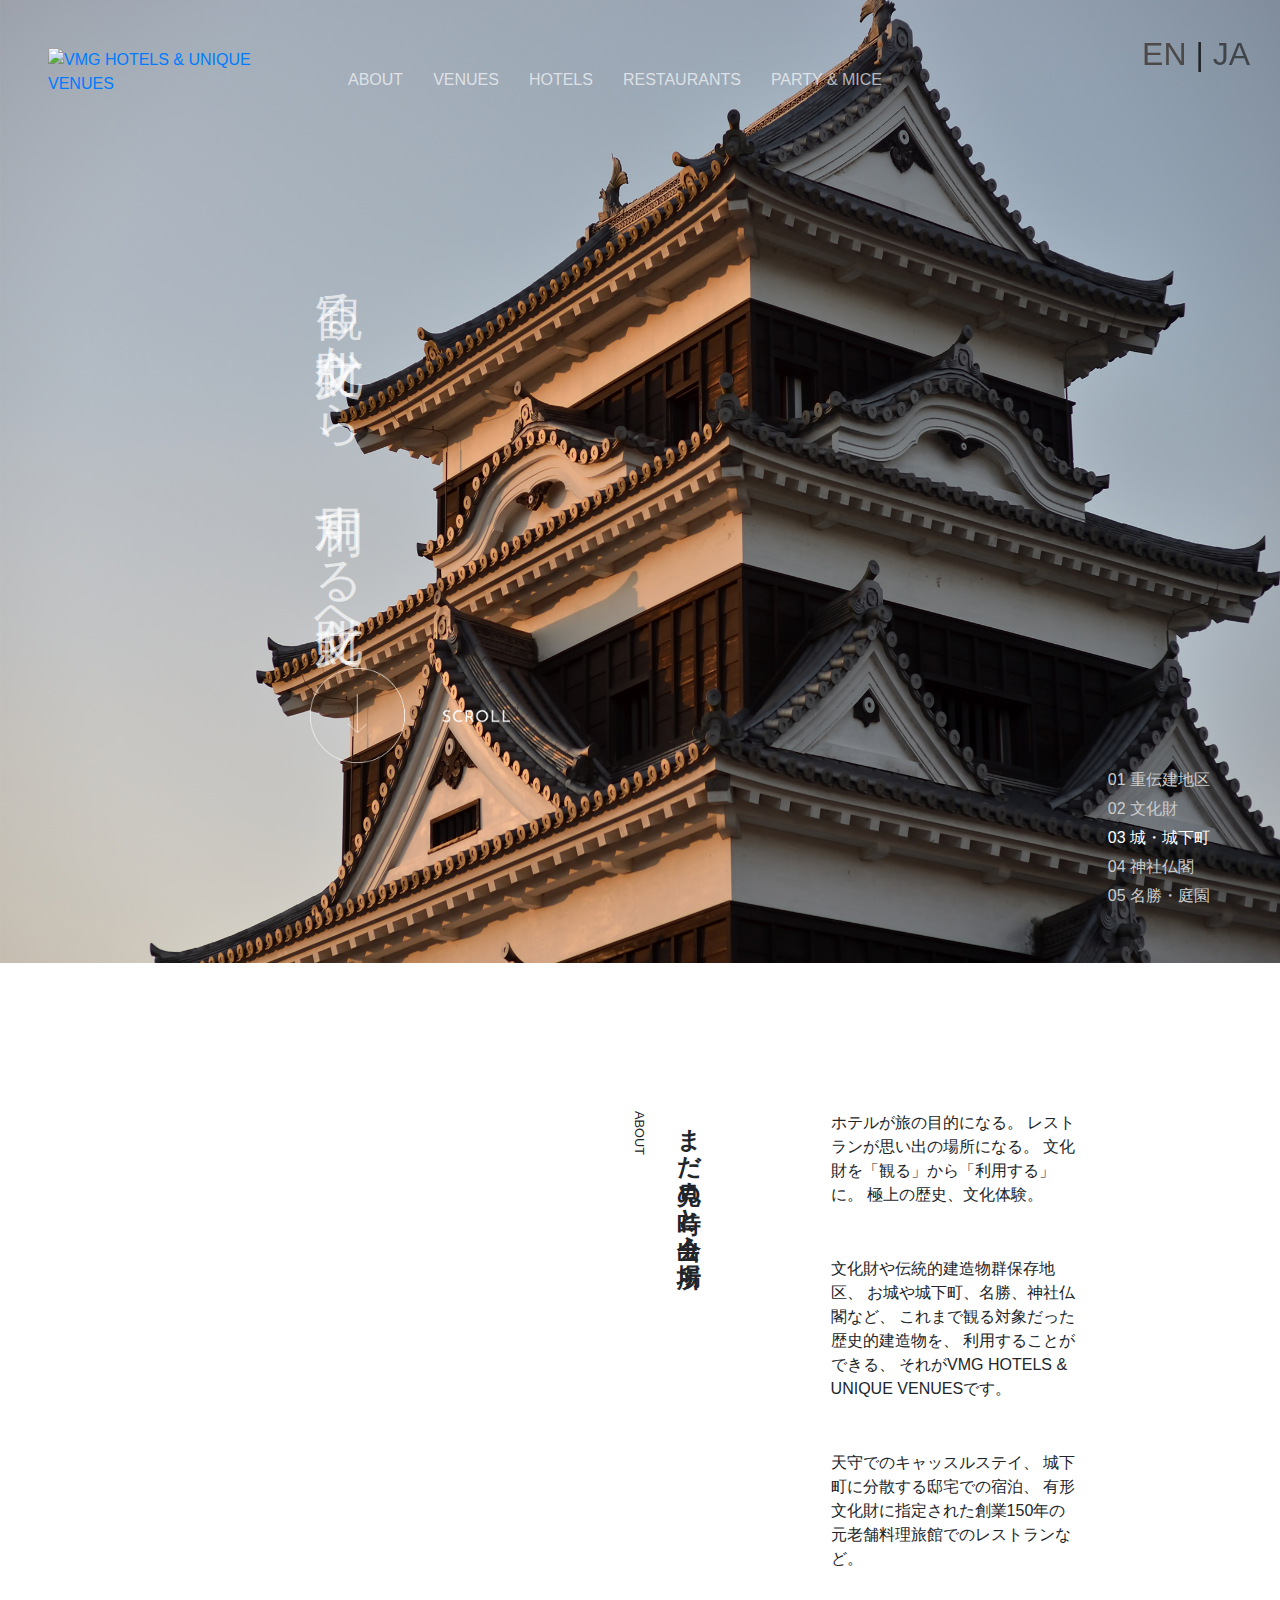
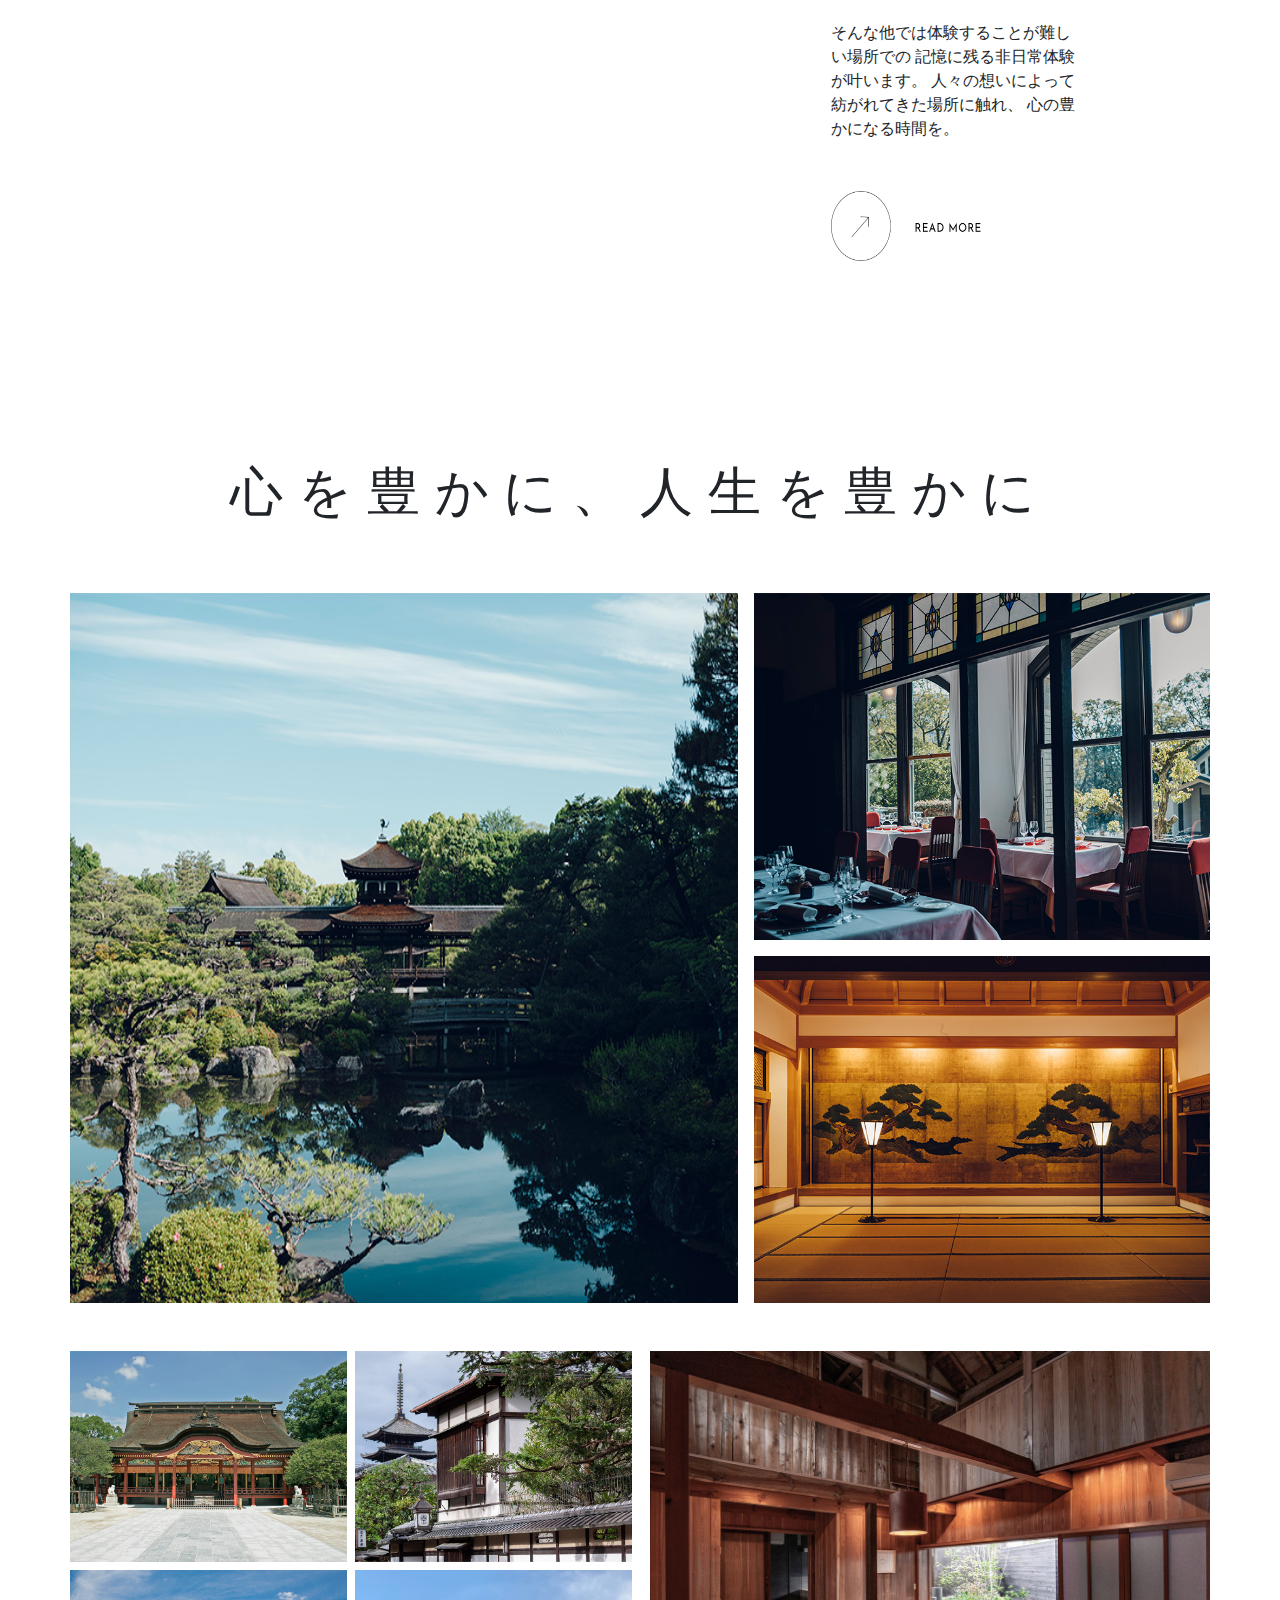
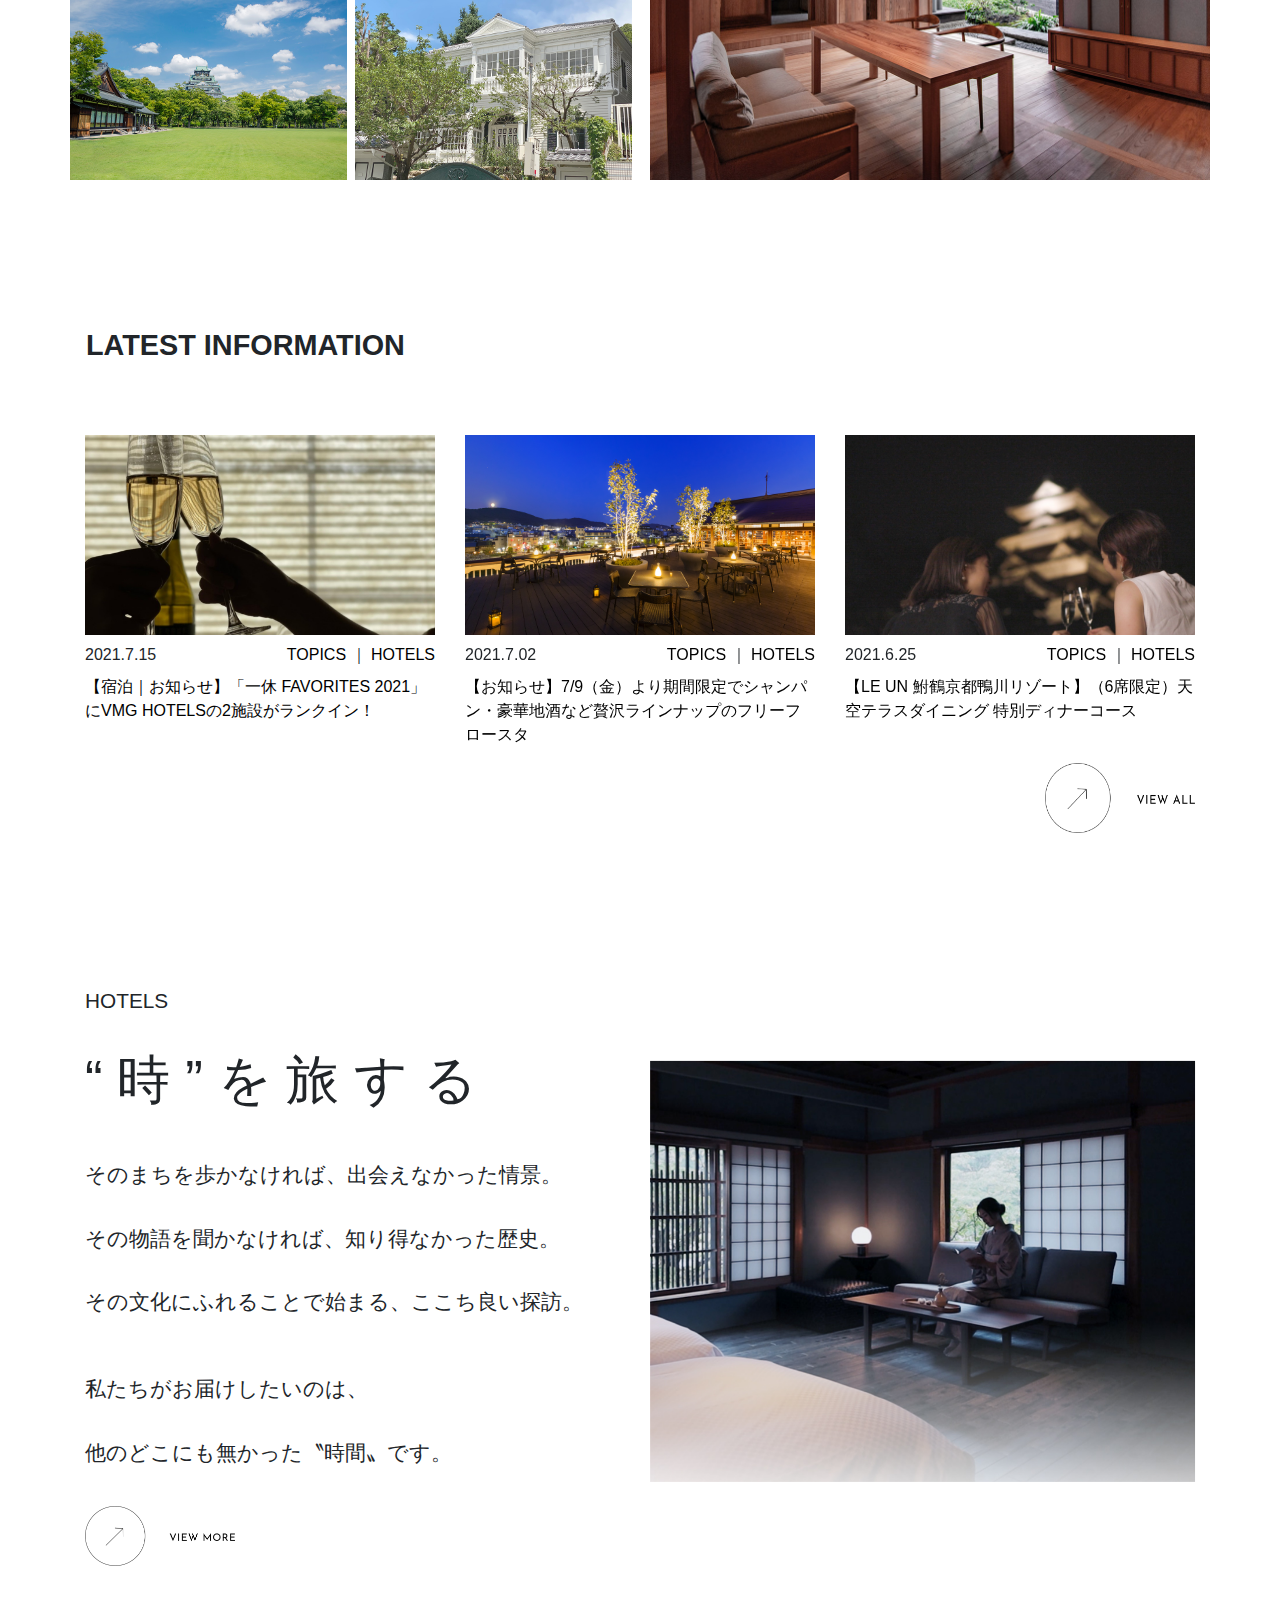
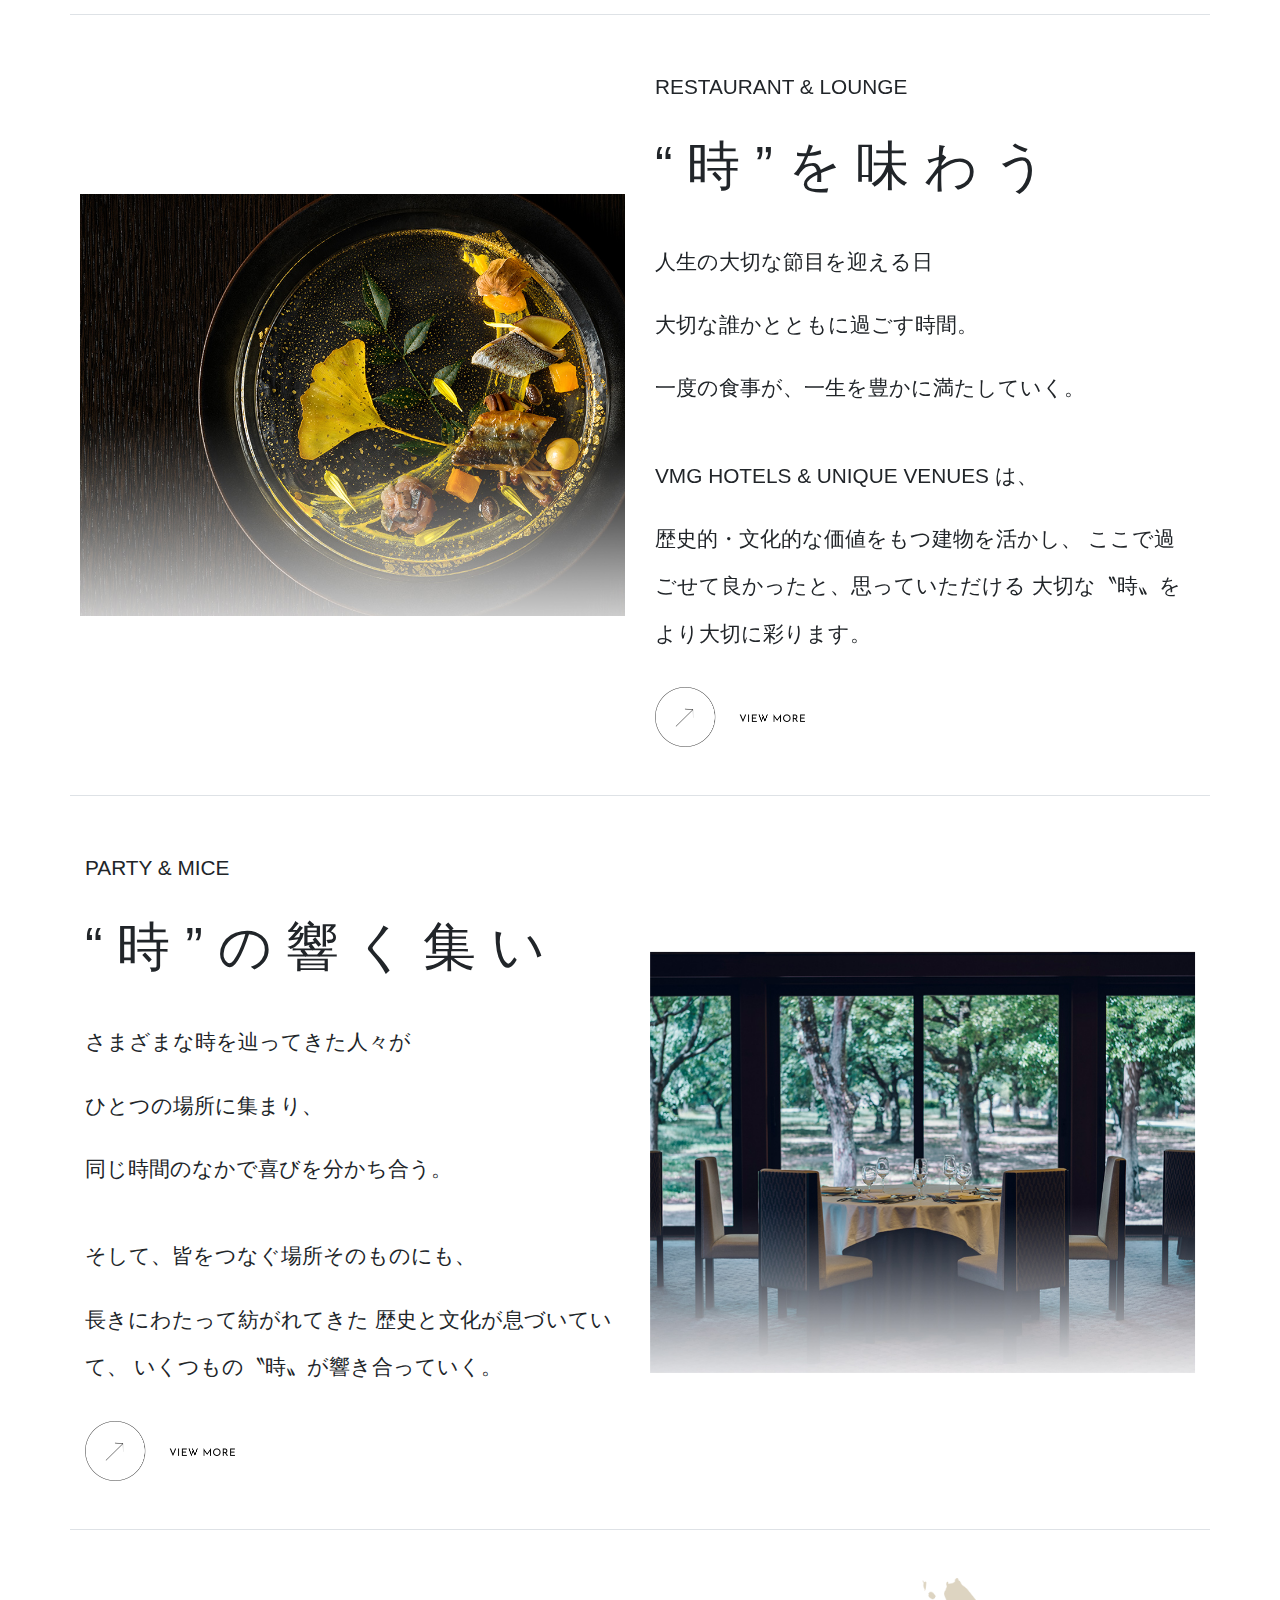
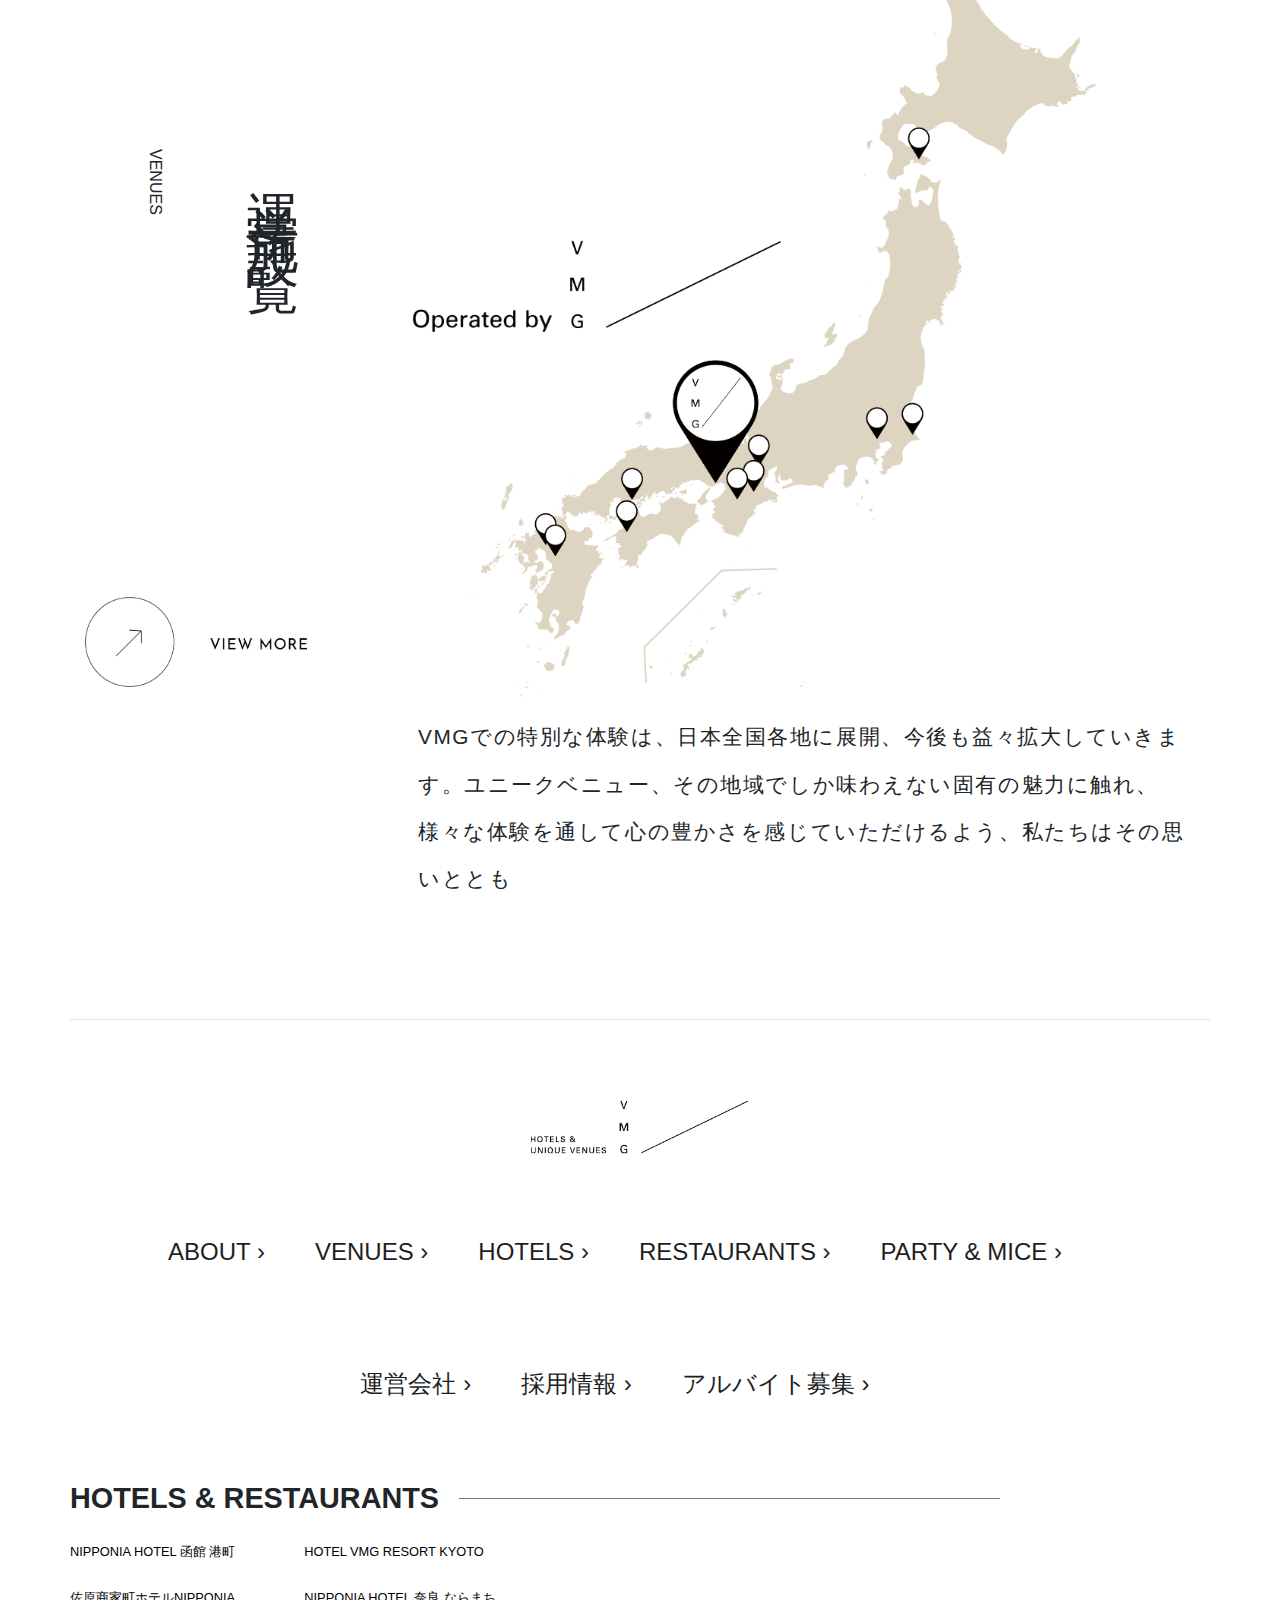
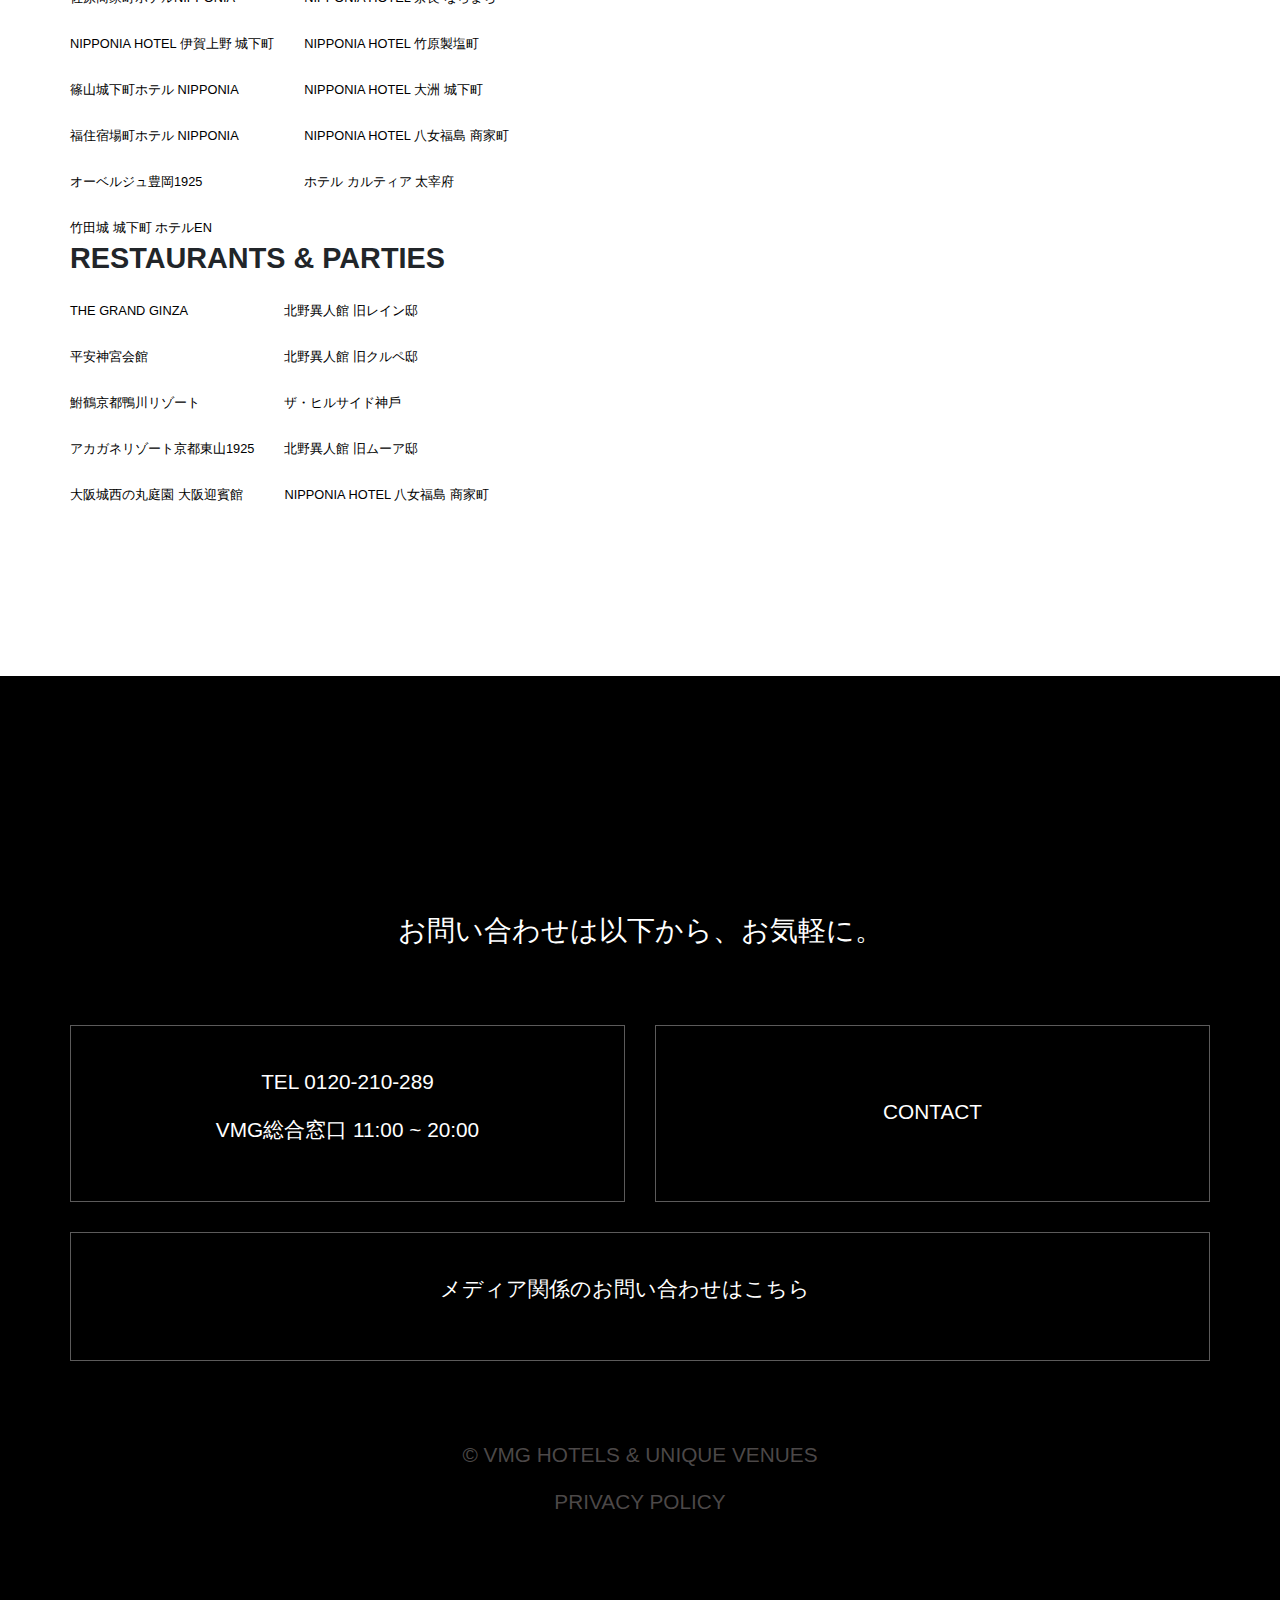
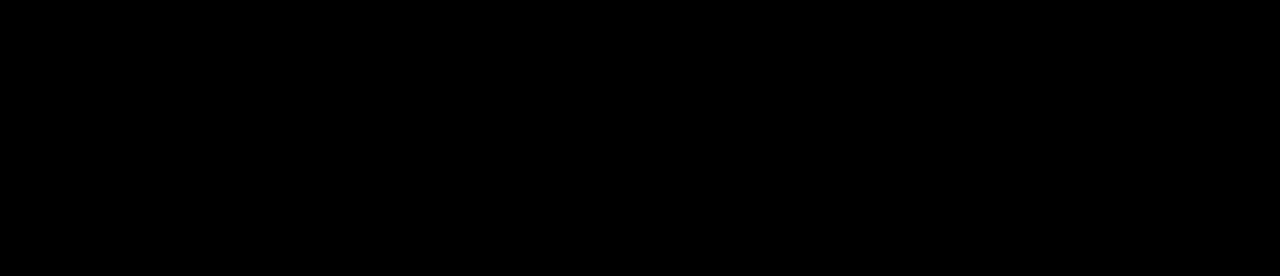
==== commit 32f48491: "view" ====
--- a/index.html
+++ b/index.html
@@ -168,16 +168,15 @@
         </div>
         <div class="container ">
             <div class="row">
-                
-                    <div class="view1 pr-3 ">
+                    <div class="view1 pr-xl-3 ">
                         <img src="./images/venue_01.jpg" alt="">
 
                     </div>
                     <div class="view2 "> 
-                        <div>
+                        <div class="pb-1">
                             <img class="mb-2" src="./images/venue_02.jpg" alt="">
                         </div>
-                        <div>
+                        <div class="pt-1">
                             <img src="./images/venue_03.jpg" alt="">
                         </div>
                     </div>
--- a/style.css
+++ b/style.css
@@ -682,3 +682,4 @@
         margin-right: 0;
         margin-left: 0;
     }
+}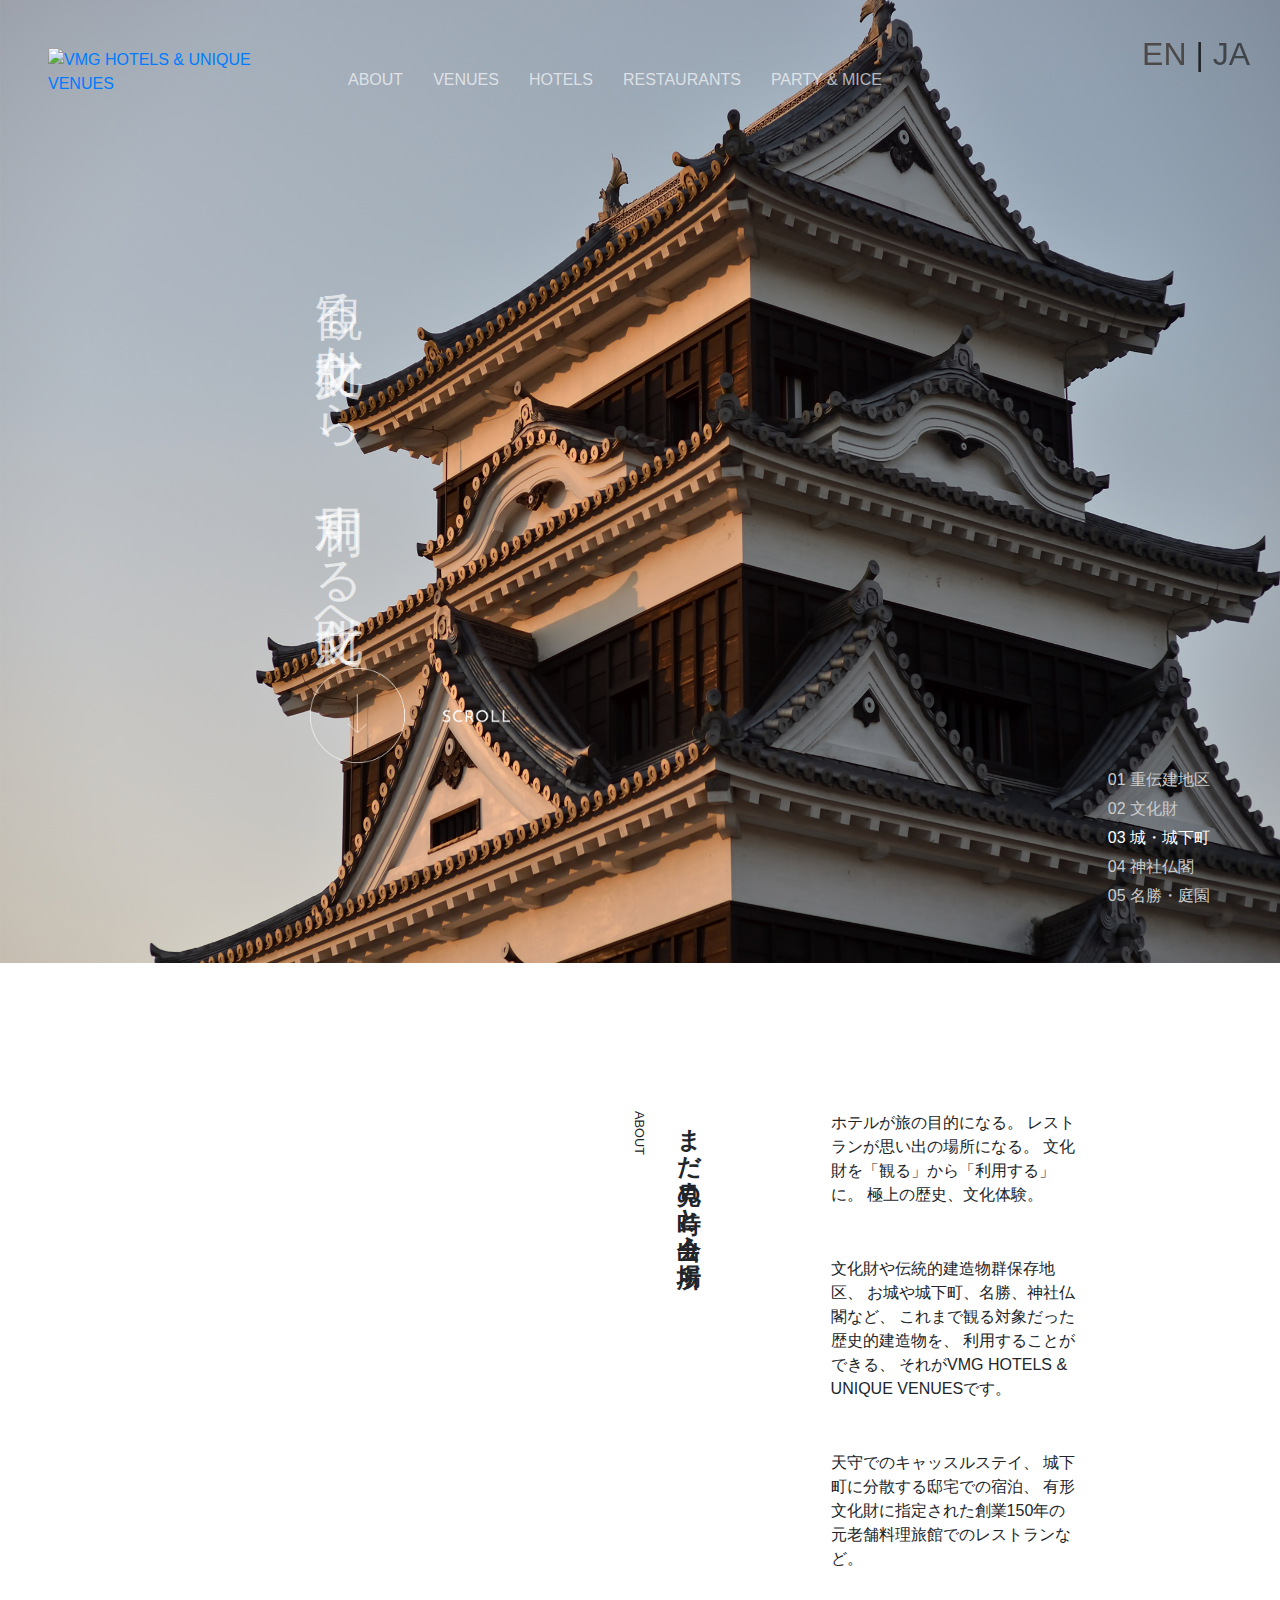
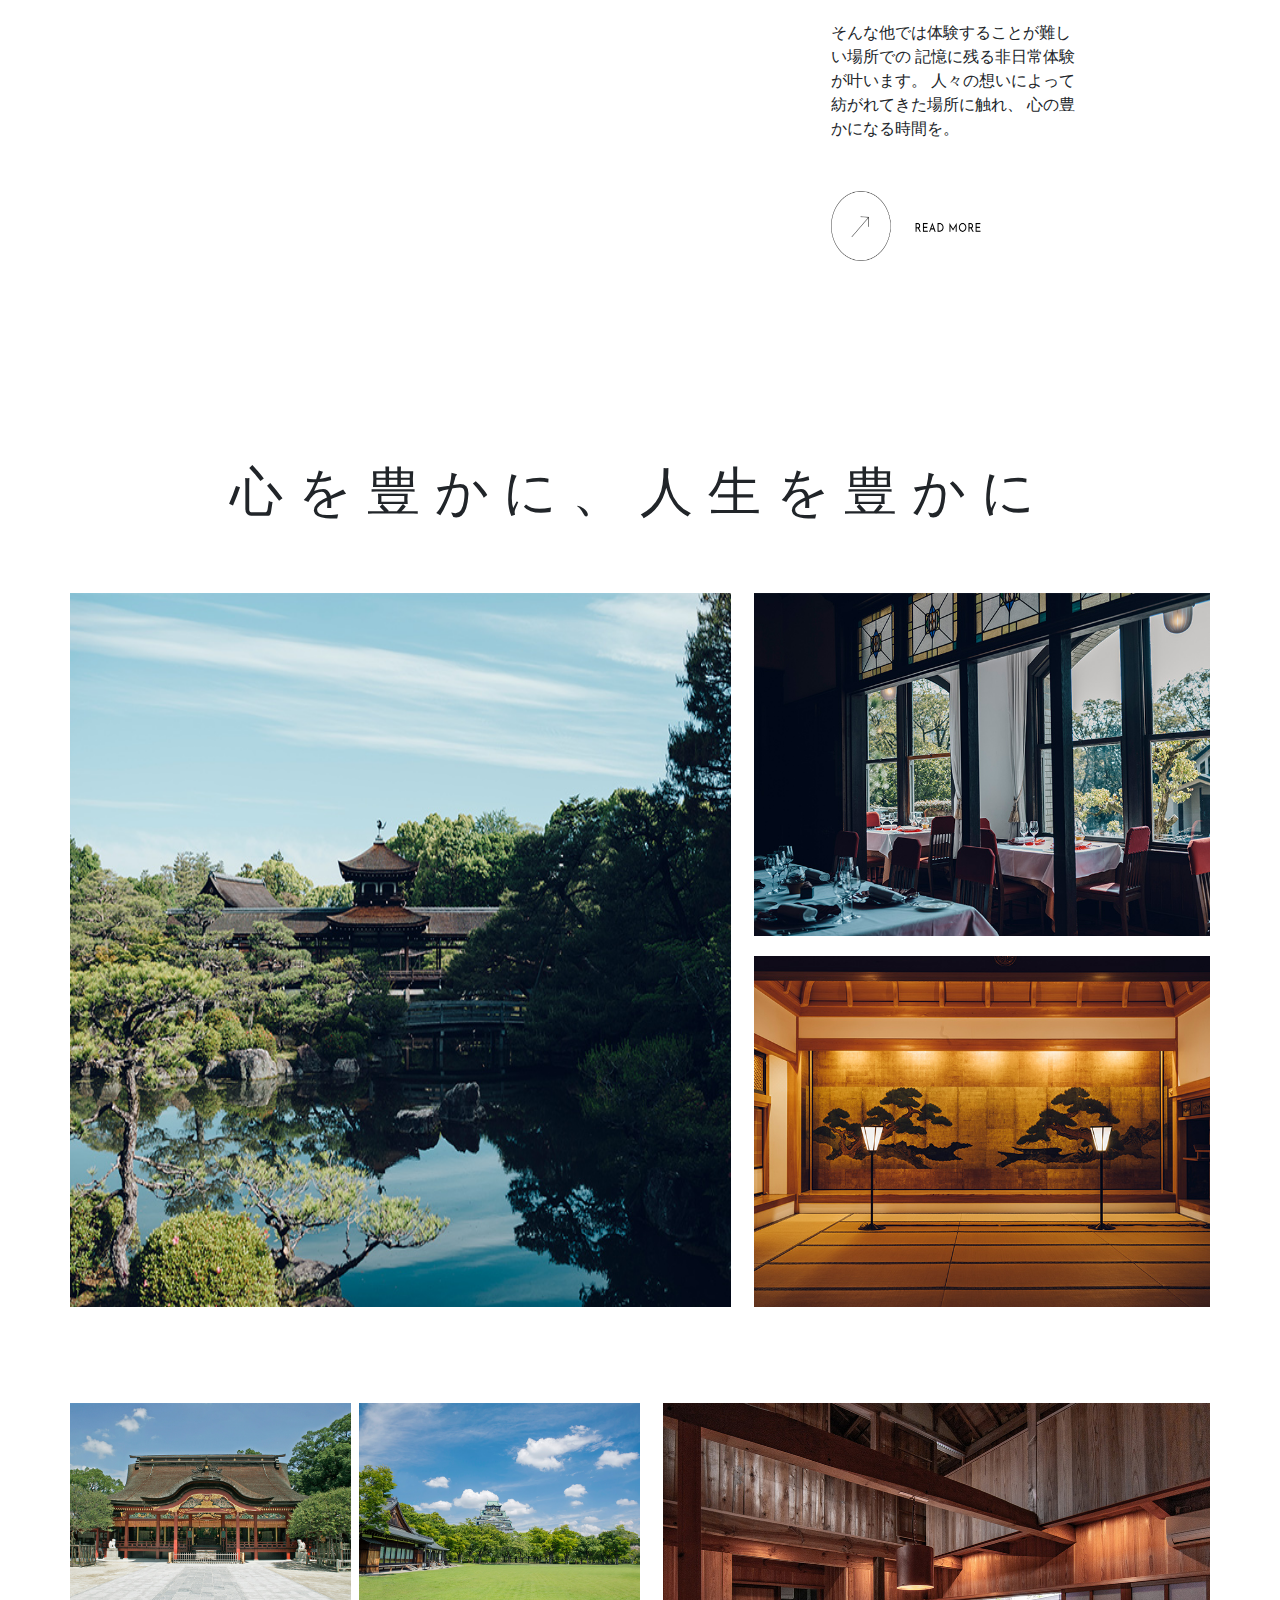
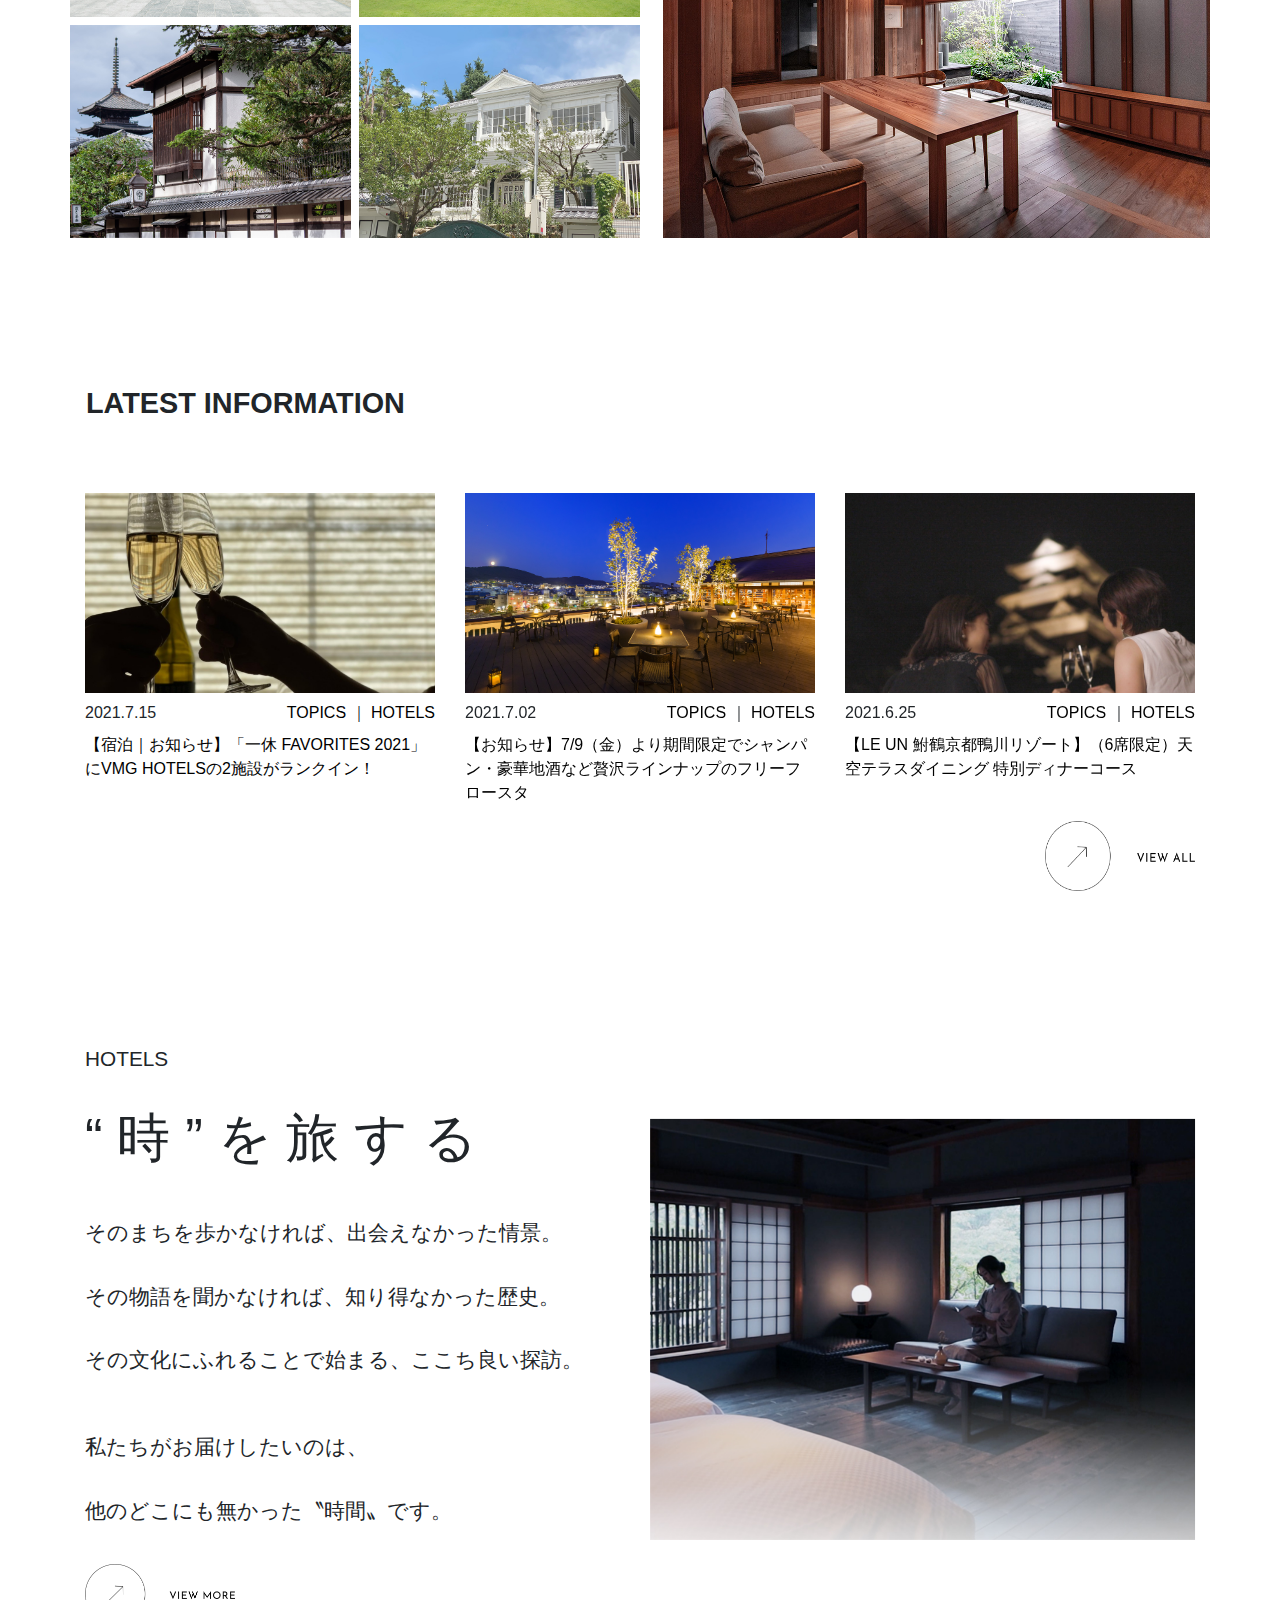
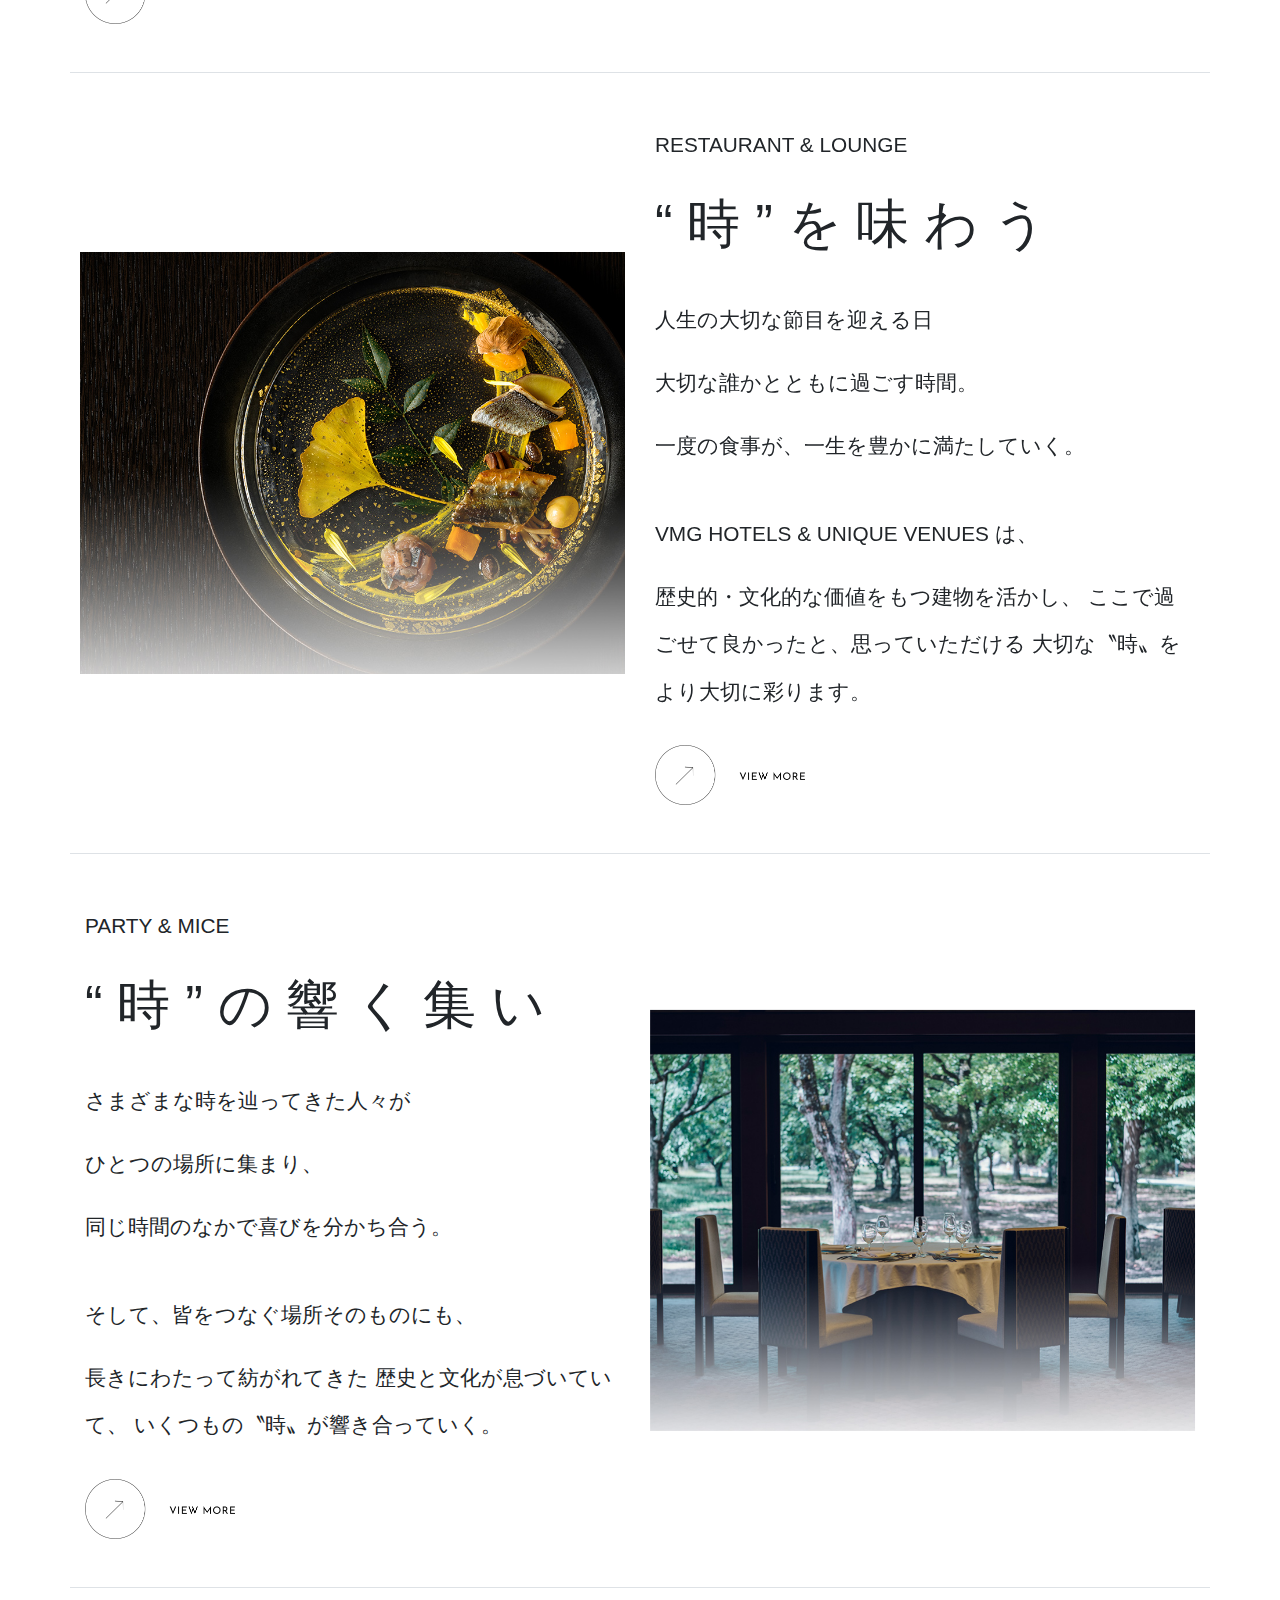
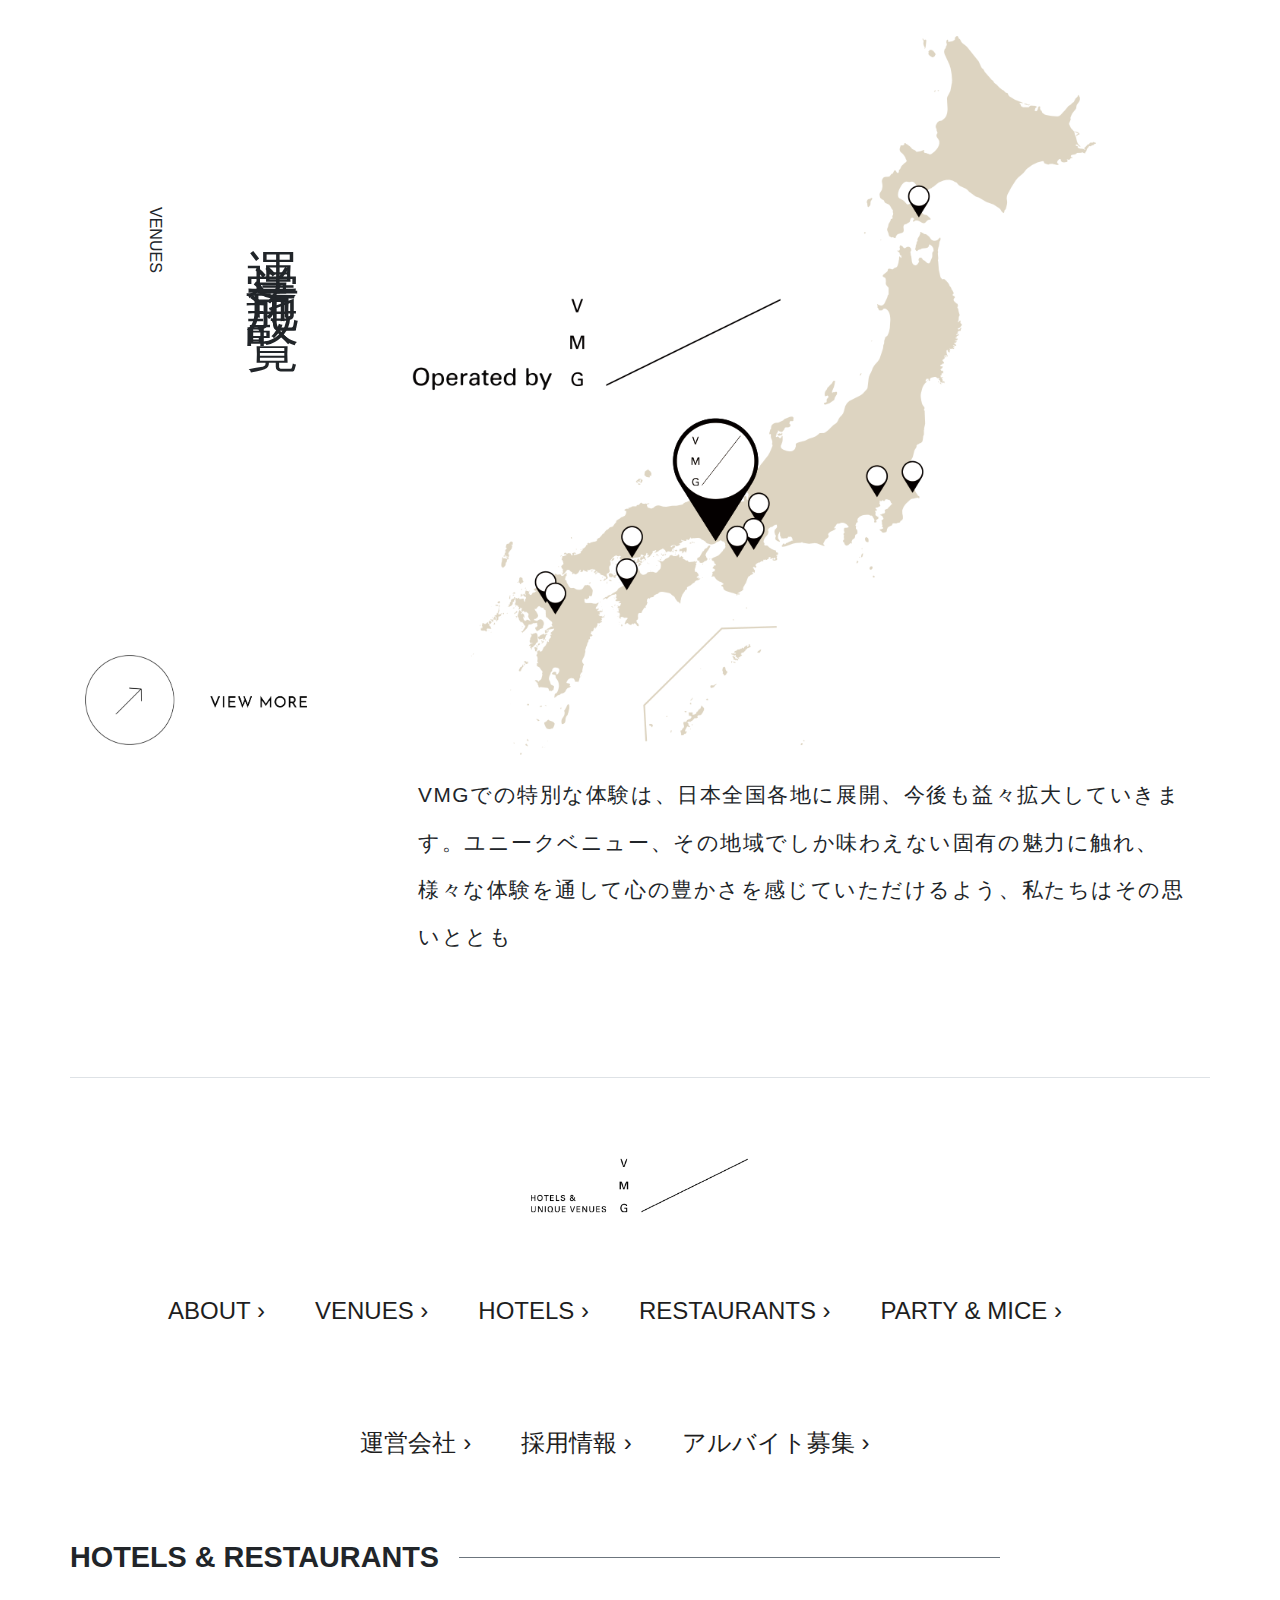
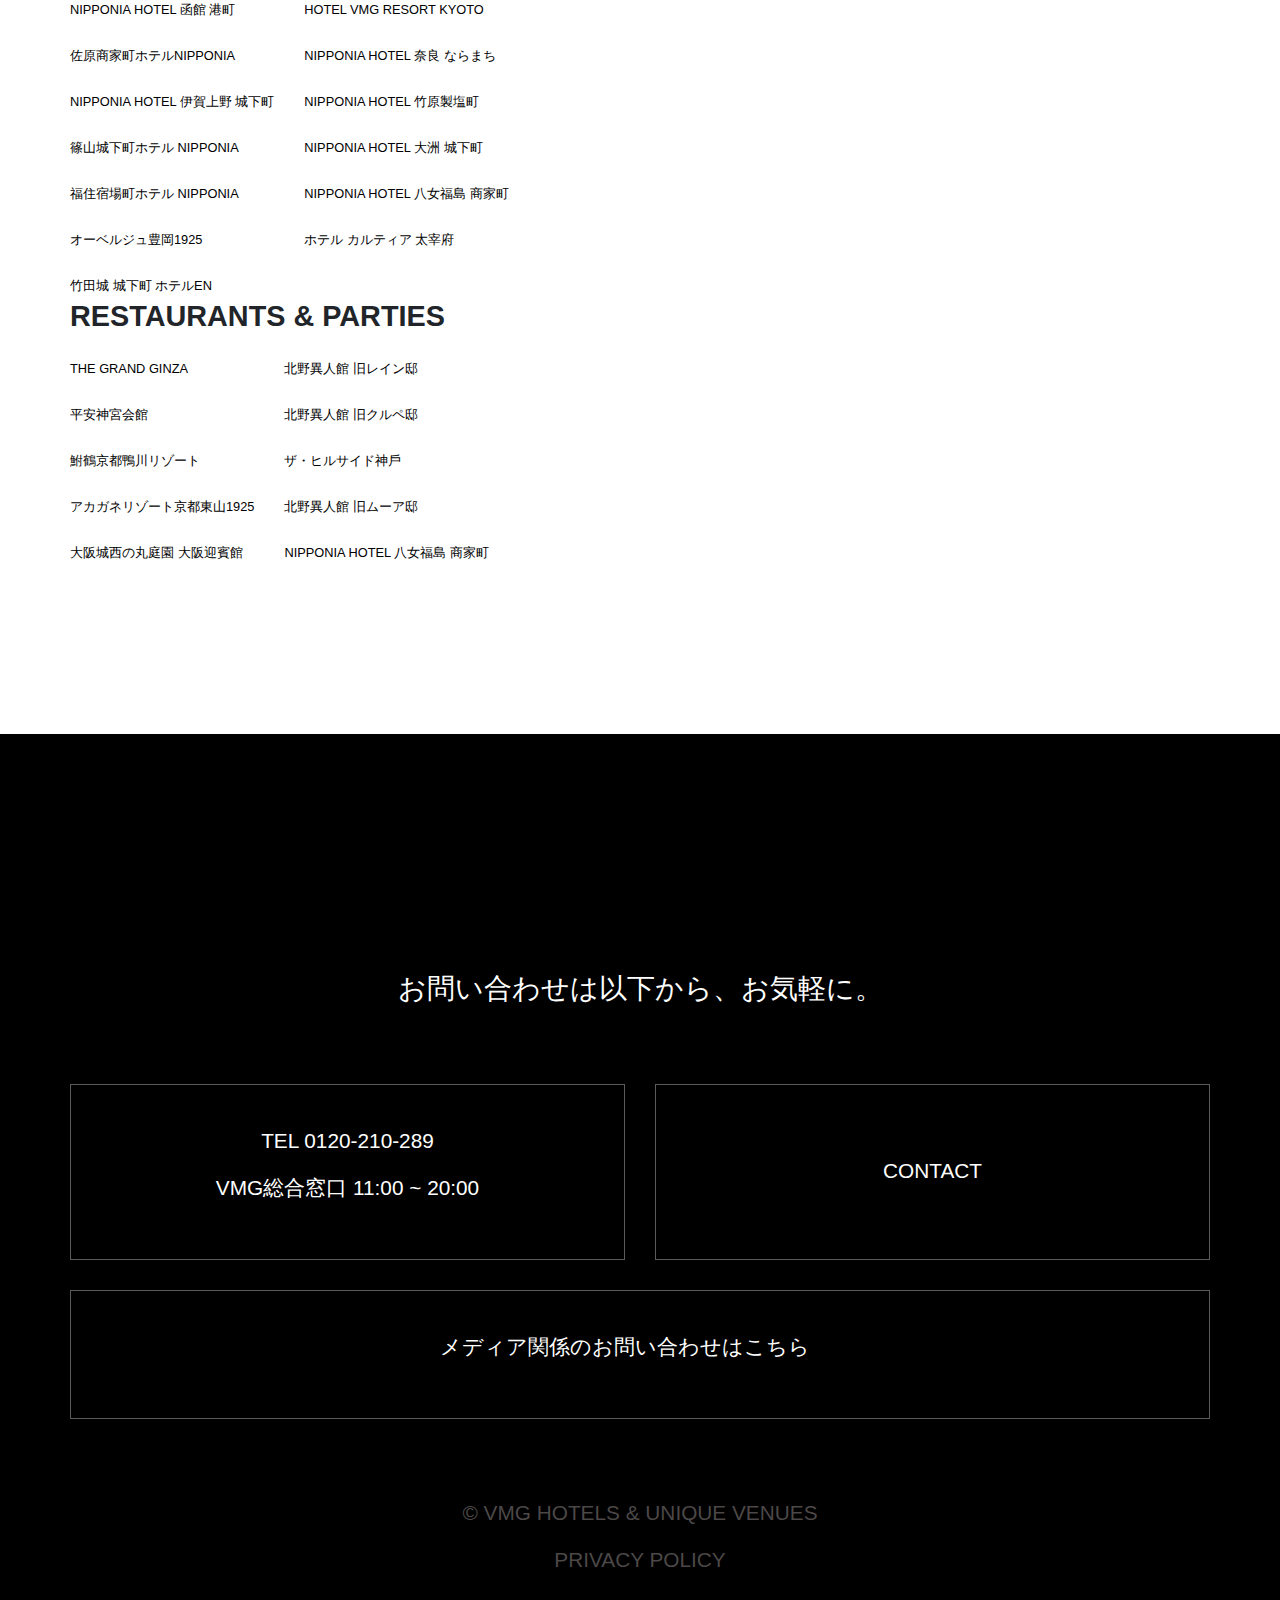
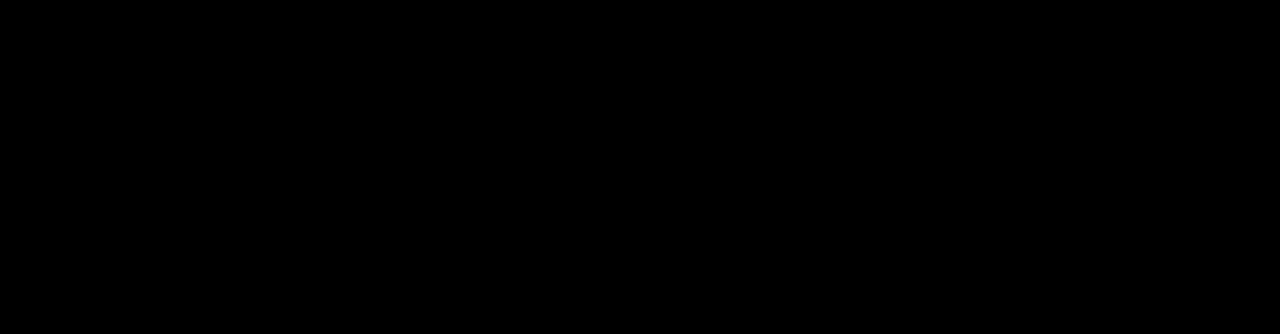
==== commit d0a3a36b: "view scale(1.1)" ====
--- a/index.html
+++ b/index.html
@@ -167,44 +167,43 @@
             </div>
         </div>
         <div class="container ">
+            
             <div class="row">
-                    <div class="view1 pr-xl-3 ">
+                    <div class="view1">
                         <img src="./images/venue_01.jpg" alt="">
-
-                    </div>
-                    <div class="view2 "> 
-                        <div class="pb-1">
-                            <img class="mb-2" src="./images/venue_02.jpg" alt="">
-                        </div>
-                        <div class="pt-1">
+                    </div>
+                    <div class="view2">
+                        <div class="view-2-1">
+                            <img src="./images/venue_02.jpg" alt="">
+                        </div>
+                        <div class="view-2-2">
                             <img src="./images/venue_03.jpg" alt="">
                         </div>
                     </div>
-            </div>
-
-            <div class="row pt-5">
-                <div class="view-3">
-                    <div class="d-flex">
-                        <div class="mr-2 pb-2">
+             </div>
+        </div>
+        <div class="container mt-5 pt-5">
+            <div class="row">
+                <div class="view3 d-flex">
+                    <div class="view3-1">
+                        <div class="mr-1 mb-1">
                             <img src="./images/venue_04.jpg" alt="">
                         </div>
-                        <div class="pr-2">
+                        <div class="mr-1 mt-2">
                             <img src="./images/venue_05.jpg" alt="">
-                        </div>
-                    </div>
-
-                    <div class="d-flex" >
-                        <div class="pr-2">
+                        </div >
+                    </div>
+                    <div class="view3-2">
+                        <div class="ml-1 mb-1">
                             <img src="./images/venue_06.jpg" alt="">
                         </div>
-                        <div class="pr-2">
+                        <div class="ml-1 mt-2">
                             <img src="./images/venue_07.jpg" alt="">
                         </div>
                     </div>
-                   
-                   
-                </div>
-                <div class="view-4 ">
+                    
+                </div>
+                <div class="view4">
                     <img src="./images/venue_08.jpg" alt="">
                 </div>
             </div>
--- a/style.css
+++ b/style.css
@@ -291,53 +291,80 @@
     margin-bottom: 18px;
 }
 .view1{
-    width: 60%;
-    padding-right: 10px;
-    
-}
-
+    width: 58%;
+    overflow: hidden;
+    margin-right: auto;
+}
 .view1 img{
     width: 100%;
     height: 100%;
-   
-}
-
+}
+.view1 img:hover{
+    transform: scale(1.1);
+    transition: .5s;
+}
 .view2{
     width: 40%;
-   
-
-}
-.view2 img{
-    width: 100%;
-    
-}
-
-.view-3{
+    overflow: hidden;
+}
+.view-2-1{
+    height: 50%;
+    margin-bottom: 20px;
+    overflow: hidden;
+}
+.view-2-1 img{
+    width: 100%;
+    /* height: 98%; */
+}
+.view-2-1{
+    height: 48%;
+}
+.view-2-1 img:hover{
+    transform: scale(1.1);
+    transition: .5s;
+}
+.view-2-2{
+    height: 50%;
+    
+    overflow: hidden;
+}
+.view-2-2 img{
+    width: 100%;
+    height: 100%;
+}
+.view-2-2 img:hover{
+    transform: scale(1.1);
+    transition: .5s;
+}
+
+.view3{
     width: 50%;
    
 }
-.view-3 img{
-    width: 100%;
-    margin-right: 5px;
-}
-
-.view-4{
-    width: 50%;
-    padding-left: 10px;
-    
-}
-.view-4 img{
+.view3 div{
+    overflow: hidden;
+}
+.view3 img{
+    width: 100%;
+    
+}
+.view3 img:hover{
+    transform: scale(1.1);
+    transition: .5s;
+}
+.view4{
+    width: 48%;
+    margin-left: auto;
+    overflow: hidden;
+}
+.view4 img{
     width: 100%;
     height: 100%;
 }
-
-
-/* .my-img-wrap{
-    width: 100%;
-} */
-.view1,.view2,.view-3,.view-4{
-        overflow: hidden;
-    }
+.view4 img:hover{
+    transform: scale(1.1);
+    transition: .5s;
+}
 
 /* ------卡片區------------------------------------- */
 .mycard-img-wrap{
@@ -644,19 +671,19 @@
     }
     .view1{
         width: 100%;
+        margin-bottom: 10px;
     }
     .view2{
         width: 100%;
-        margin-top: 5px;
-        padding-right: 10px;
-    }
-    .view-3{
-        width: 100%;
-    }
-    .view-4{
-        width: 100%;
-        margin-top: 5px;
-        margin-left:-10px;
+        /* margin-top: 5px;
+        padding-right: 10px; */
+    }
+    .view3{
+        width: 100%;
+    }
+    .view4{
+        width: 100%;
+        margin-top: 10px;
         
     }
     
